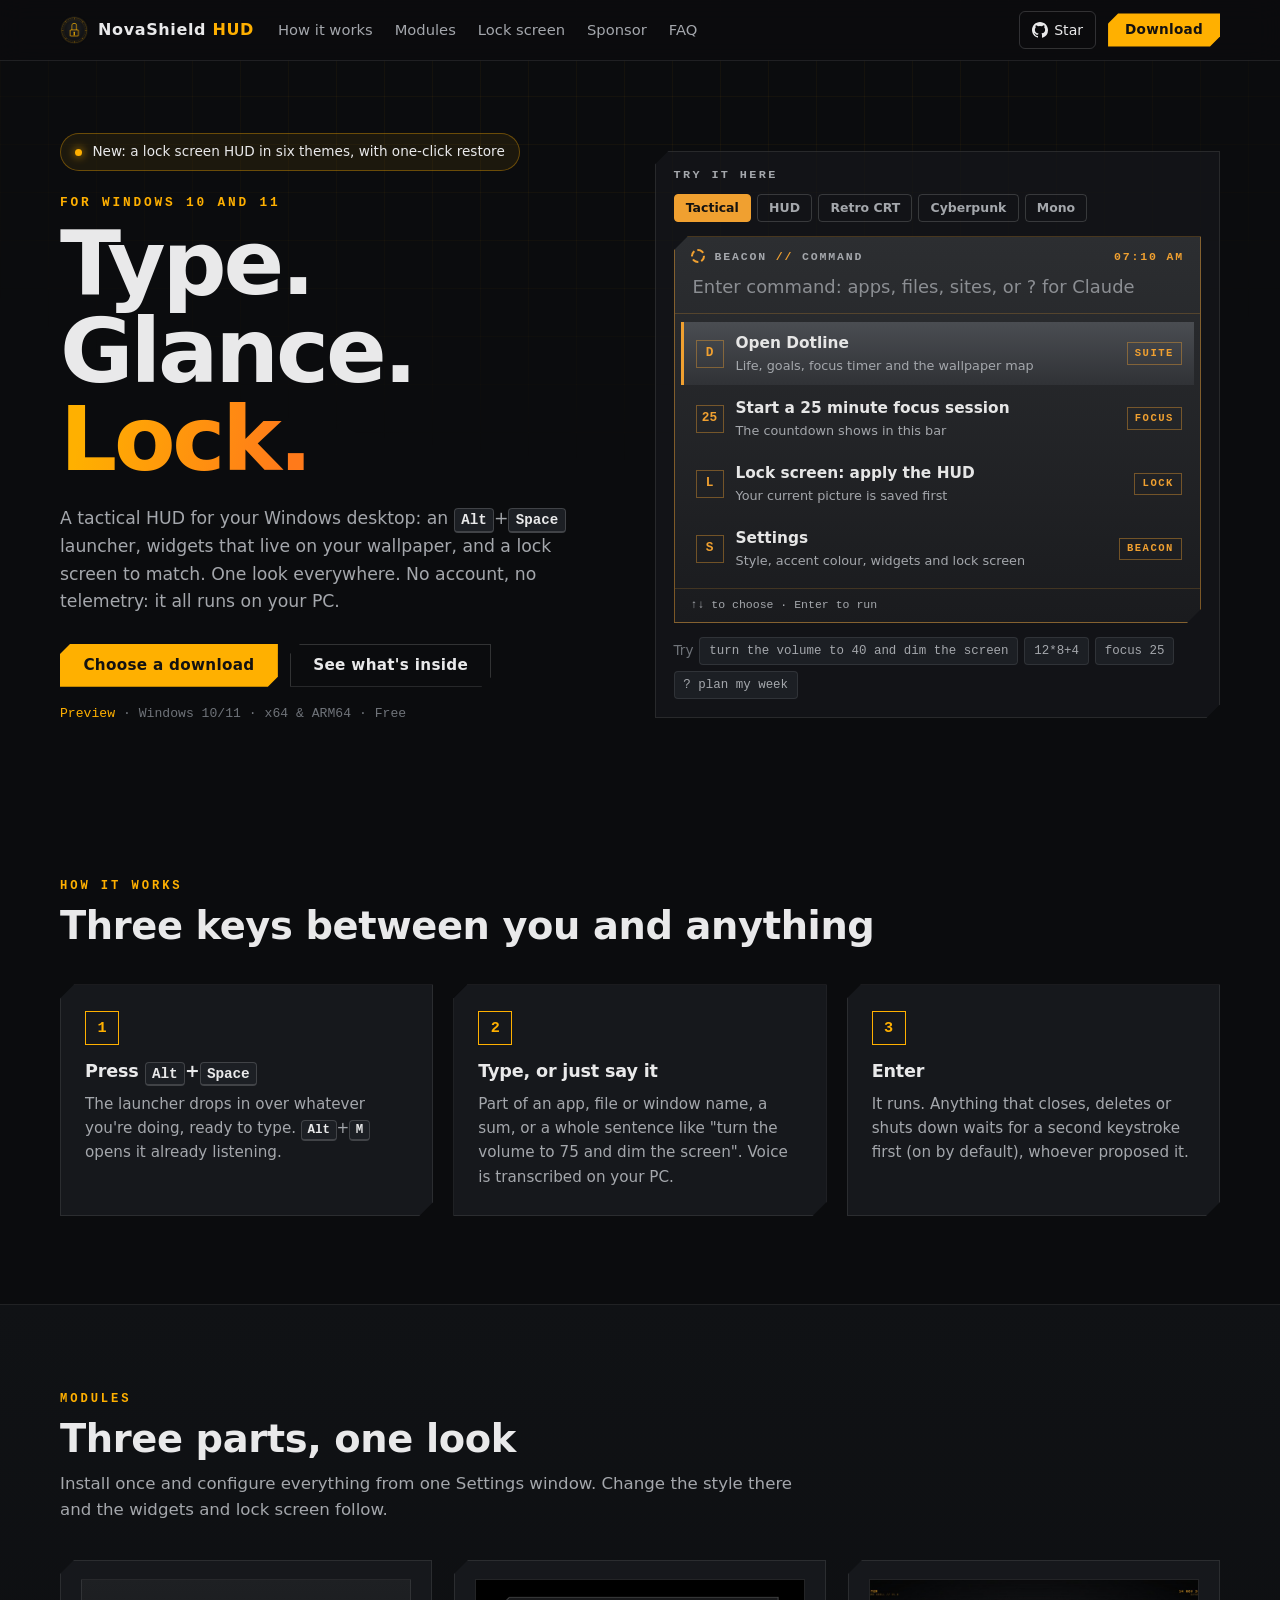
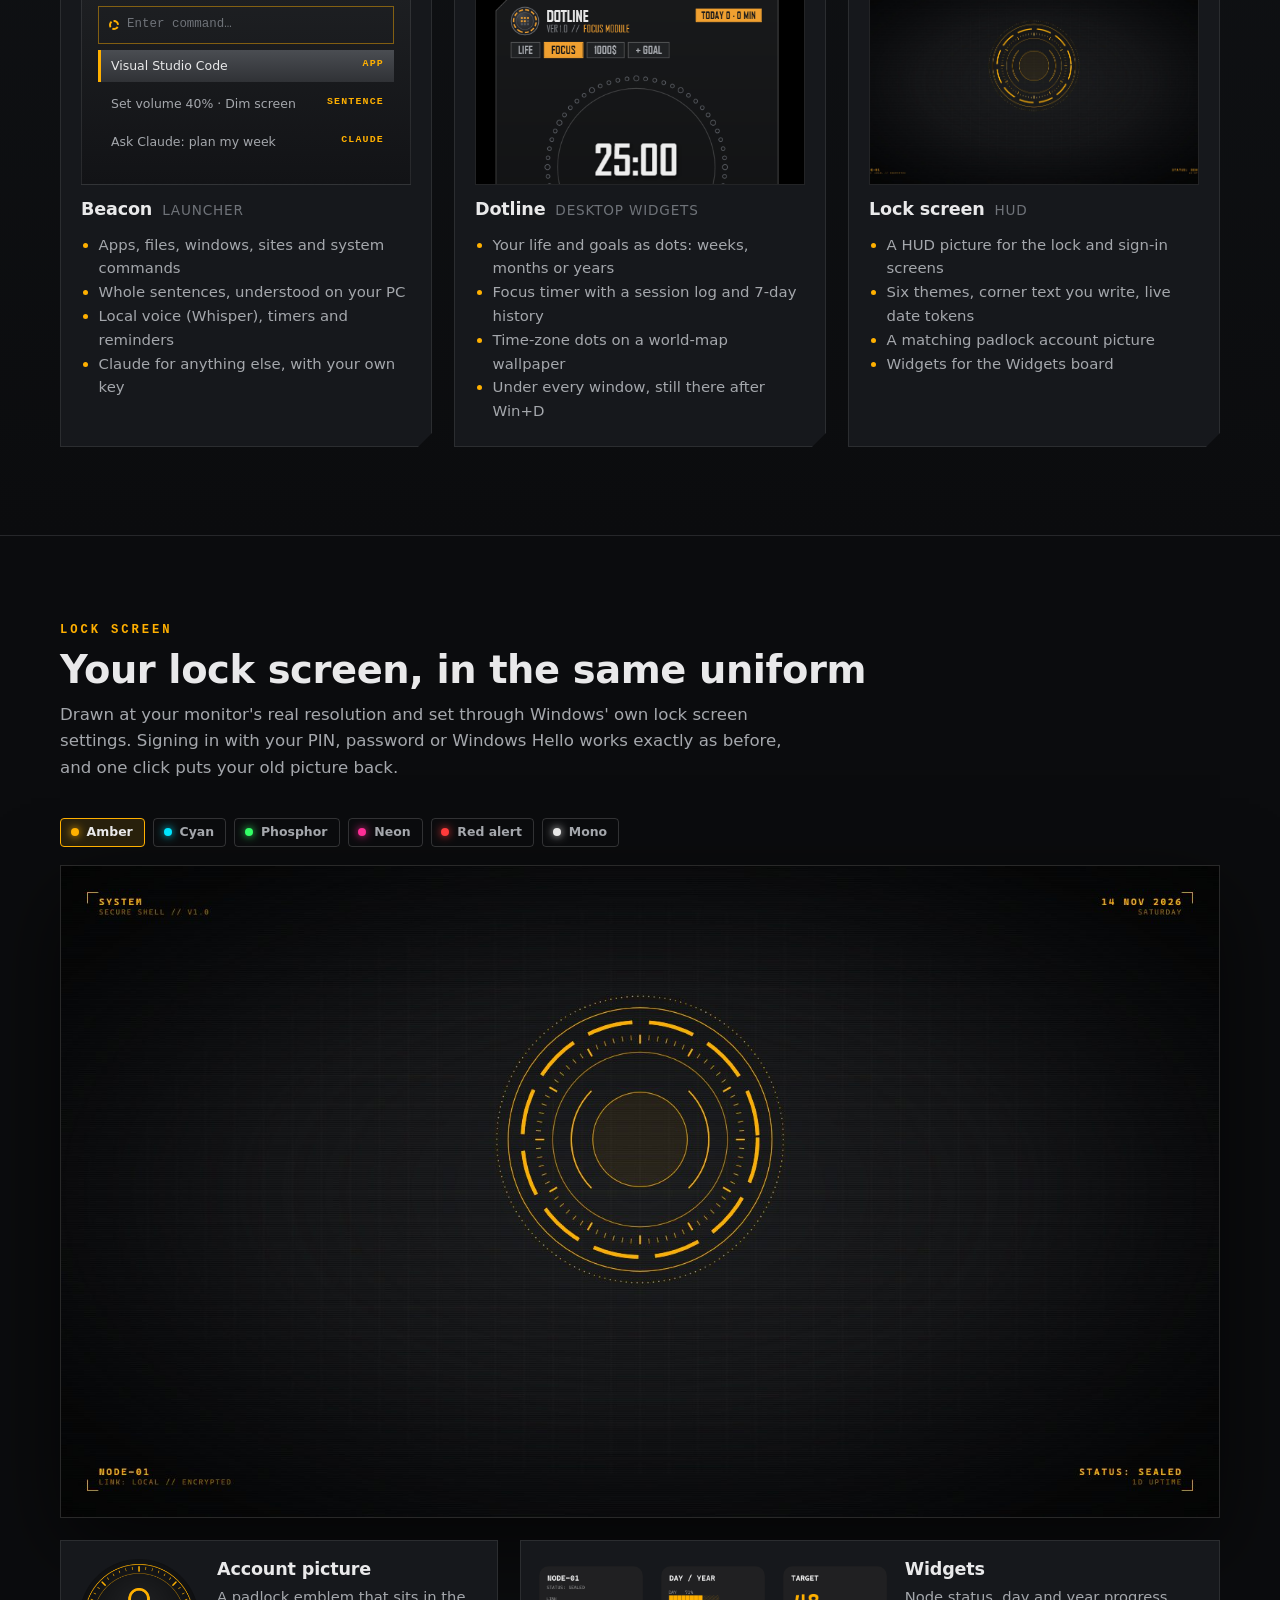
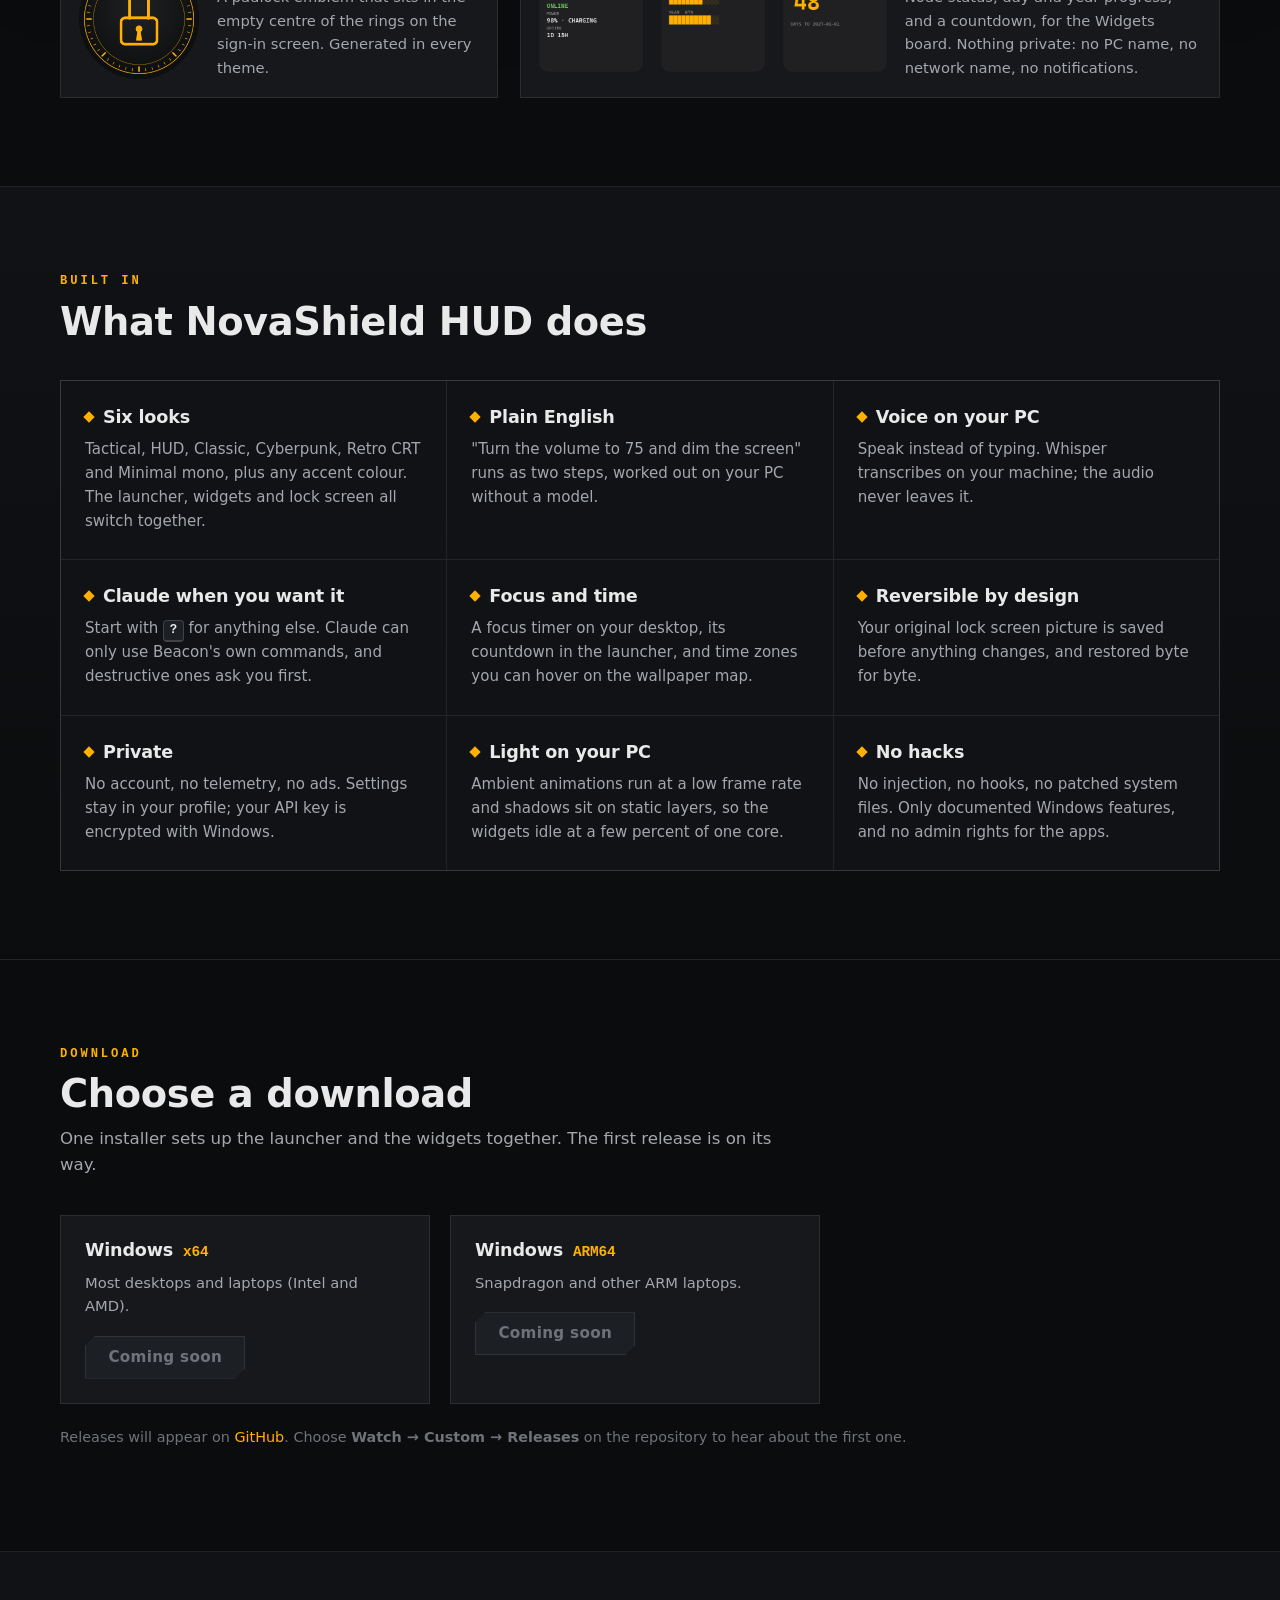
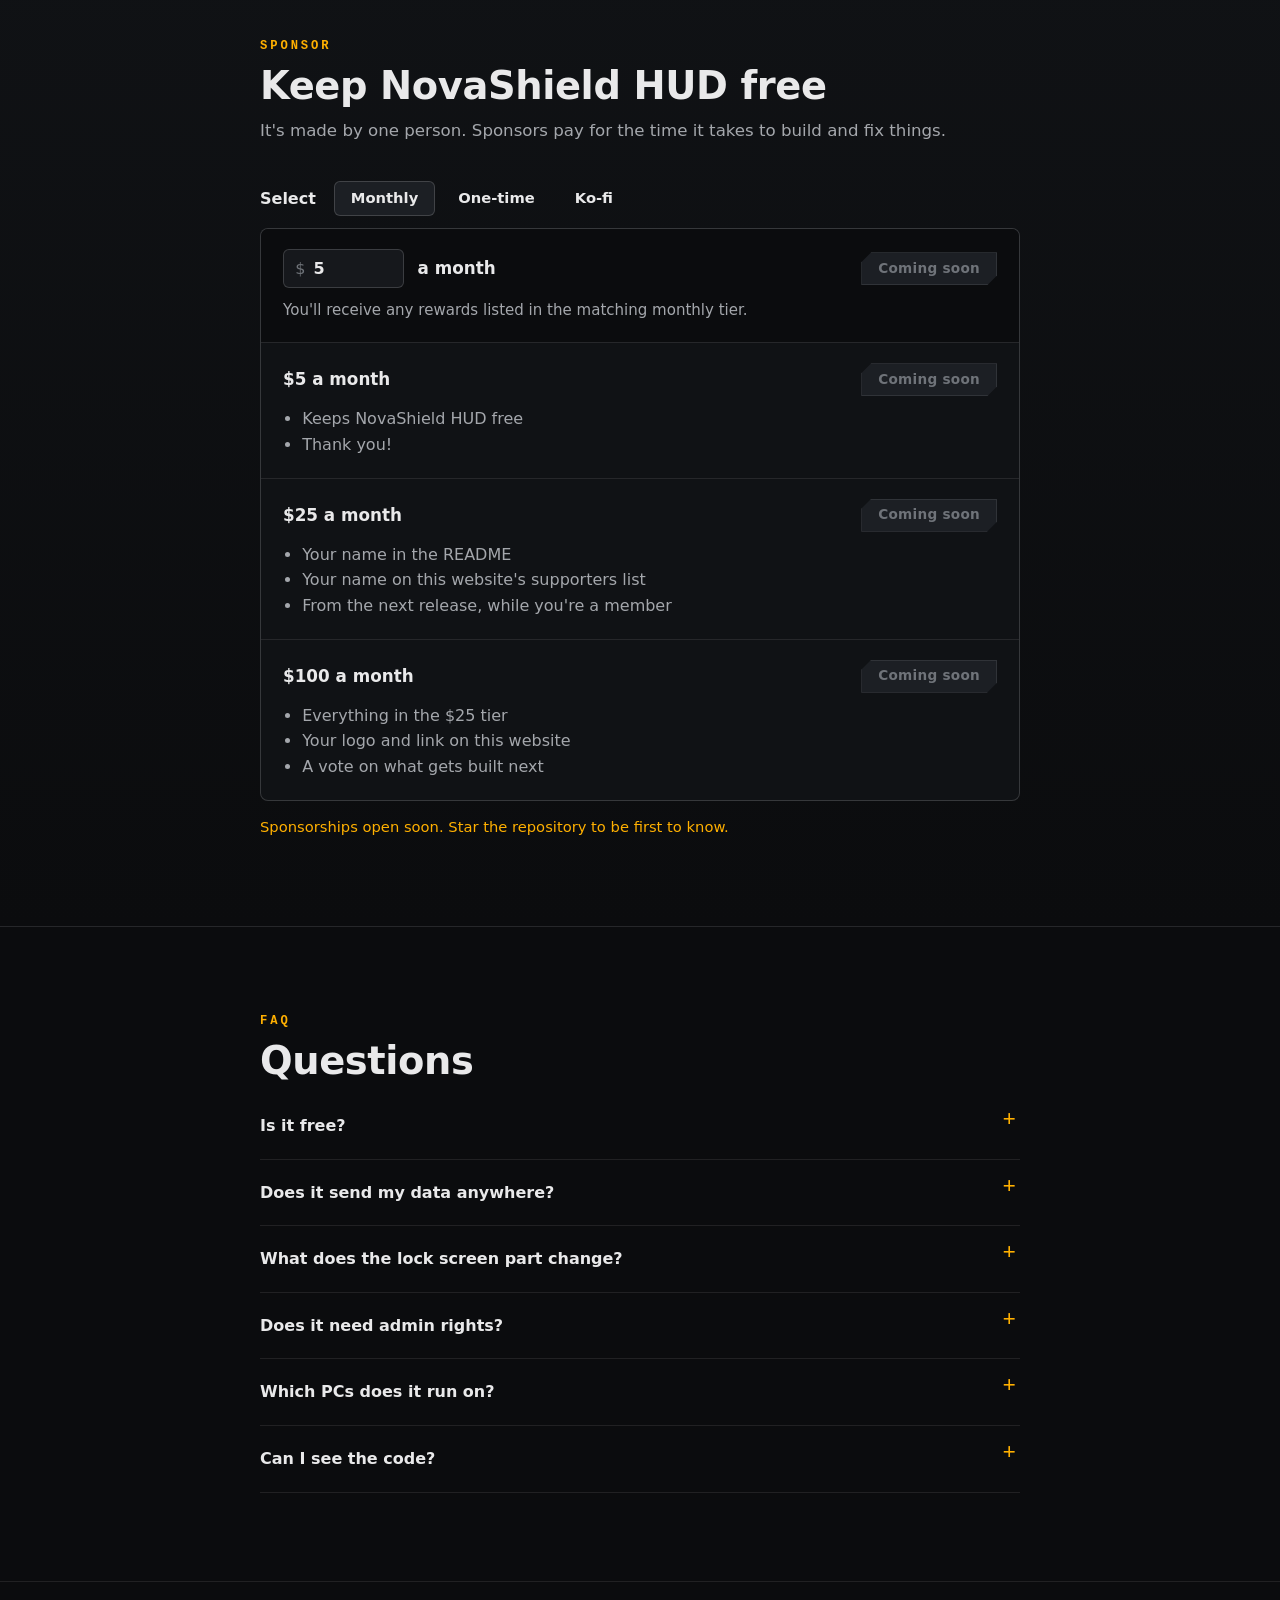
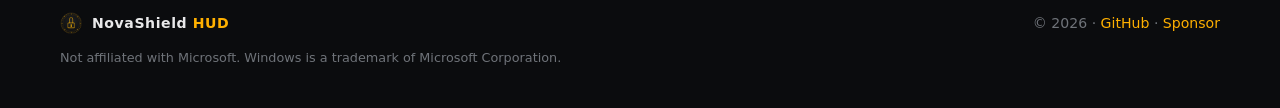
==== site/index.html @ d85f8188 "NovaShield HUD website (GitHub Pages) and Sponsor button file site/: a static one-page site, no buil" ====
<!doctype html>
<html lang="en">
<head>
  <meta charset="utf-8">
  <meta name="viewport" content="width=device-width, initial-scale=1">
  <title>NovaShield HUD: a tactical HUD for your Windows desktop</title>
  <meta name="description" content="An Alt+Space launcher, widgets on your wallpaper and a matching lock screen for Windows. One look everywhere. Everything stays on your PC.">
  <meta property="og:title" content="NovaShield HUD">
  <meta property="og:description" content="A tactical HUD for your Windows desktop: launcher, wallpaper widgets and a matching lock screen.">
  <meta property="og:image" content="img/lock-amber.jpg">
  <link rel="icon" href="img/icon-64.png">
  <link rel="apple-touch-icon" href="img/icon-180.png">
  <link rel="stylesheet" href="style.css">
</head>
<body>

<header class="nav">
  <div class="wrap nav-in">
    <a class="brand" href="#top"><img src="img/icon-64.png" alt="" width="28" height="28"><span>NovaShield <b>HUD</b></span></a>
    <nav class="links" aria-label="Sections">
      <a href="#how">How it works</a>
      <a href="#modules">Modules</a>
      <a href="#lockscreen">Lock screen</a>
      <a href="#sponsor">Sponsor</a>
      <a href="#faq">FAQ</a>
    </nav>
    <div class="nav-cta">
      <a class="gh" href="https://github.com/muchkurisrivardhan/vantage" aria-label="Star on GitHub">
        <svg viewBox="0 0 16 16" width="16" height="16" aria-hidden="true"><path fill="currentColor" d="M8 0C3.58 0 0 3.58 0 8c0 3.54 2.29 6.53 5.47 7.59.4.07.55-.17.55-.38v-1.33c-2.23.48-2.7-1.07-2.7-1.07-.36-.92-.89-1.17-.89-1.17-.73-.5.06-.49.06-.49.8.06 1.23.83 1.23.83.72 1.22 1.88.87 2.33.66.07-.52.28-.87.5-1.07-1.78-.2-3.65-.89-3.65-3.95 0-.87.31-1.59.82-2.15-.08-.2-.36-1.02.08-2.12 0 0 .67-.21 2.2.82a7.6 7.6 0 0 1 4 0c1.53-1.04 2.2-.82 2.2-.82.44 1.1.16 1.92.08 2.12.51.56.82 1.27.82 2.15 0 3.07-1.87 3.75-3.65 3.95.29.25.54.73.54 1.48v2.2c0 .21.15.46.55.38A8 8 0 0 0 16 8c0-4.42-3.58-8-8-8Z"/></svg>
        <span>Star</span><span class="stars" id="stars" hidden></span>
      </a>
      <a class="btn btn-sm" href="#download">Download</a>
    </div>
  </div>
</header>

<main id="top">

  <!-- ============================== hero ============================== -->
  <section class="hero">
    <div class="wrap hero-in">
      <div class="hero-copy">
        <a class="badge" href="#lockscreen"><span class="dot"></span>New: a lock screen HUD in six themes, with one-click restore</a>
        <p class="kicker">For Windows 10 and 11</p>
        <h1>Type.<br>Glance.<br><span class="grad">Lock.</span></h1>
        <p class="lede">A tactical HUD for your Windows desktop: an <kbd>Alt</kbd>+<kbd>Space</kbd> launcher, widgets that live on your wallpaper, and a lock screen to match. One look everywhere. No account, no telemetry: it all runs on your PC.</p>
        <div class="cta">
          <a class="btn" href="#download">Choose a download</a>
          <a class="btn btn-ghost" href="#modules">See what's inside</a>
        </div>
        <p class="meta"><span>Preview</span> · Windows 10/11 · x64 &amp; ARM64 · Free</p>
      </div>

      <!-- Try it: a working mock of the launcher -->
      <div class="tryit" id="tryit" data-style="tactical">
        <div class="tryit-head">
          <span class="tag">Try it here</span>
          <div class="styles" role="radiogroup" aria-label="Launcher style">
            <button role="radio" aria-checked="true" data-style="tactical">Tactical</button>
            <button role="radio" aria-checked="false" data-style="hud">HUD</button>
            <button role="radio" aria-checked="false" data-style="crt">Retro CRT</button>
            <button role="radio" aria-checked="false" data-style="cyberpunk">Cyberpunk</button>
            <button role="radio" aria-checked="false" data-style="mono">Mono</button>
          </div>
        </div>
        <div class="bar">
          <div class="bar-head"><span class="ring" aria-hidden="true"></span><span class="bar-title">BEACON <i>//</i> COMMAND</span><span class="bar-time" id="clock">--:--</span></div>
          <label class="query">
            <span class="sr">Type a command</span>
            <input id="q" type="text" autocomplete="off" spellcheck="false" placeholder="Enter command: apps, files, sites, or ? for Claude">
          </label>
          <ul class="results" id="results" role="listbox" aria-label="Results"></ul>
          <div class="bar-foot"><span>↑↓ to choose · Enter to run</span><span id="status"></span></div>
        </div>
        <p class="tryit-hint">Try <button class="chip" data-try="turn the volume to 40 and dim the screen">turn the volume to 40 and dim the screen</button> <button class="chip" data-try="12*8+4">12*8+4</button> <button class="chip" data-try="focus 25">focus 25</button> <button class="chip" data-try="? plan my week">? plan my week</button></p>
      </div>
    </div>
  </section>

  <!-- ============================ steps ============================ -->
  <section class="section" id="how">
    <div class="wrap">
      <p class="eyebrow">How it works</p>
      <h2>Three keys between you and anything</h2>
      <ol class="steps">
        <li><span class="num">1</span><h3>Press <kbd>Alt</kbd>+<kbd>Space</kbd></h3><p>The launcher drops in over whatever you're doing, ready to type. <kbd>Alt</kbd>+<kbd>M</kbd> opens it already listening.</p></li>
        <li><span class="num">2</span><h3>Type, or just say it</h3><p>Part of an app, file or window name, a sum, or a whole sentence like "turn the volume to 75 and dim the screen". Voice is transcribed on your PC.</p></li>
        <li><span class="num">3</span><h3>Enter</h3><p>It runs. Anything that closes, deletes or shuts down waits for a second keystroke first (on by default), whoever proposed it.</p></li>
      </ol>
    </div>
  </section>

  <!-- ============================ modules ============================ -->
  <section class="section alt" id="modules">
    <div class="wrap">
      <p class="eyebrow">Modules</p>
      <h2>Three parts, one look</h2>
      <p class="sub">Install once and configure everything from one Settings window. Change the style there and the widgets and lock screen follow.</p>
      <div class="cards3">
        <article class="card">
          <div class="card-art art-beacon" aria-hidden="true">
            <div class="mini-bar"><span></span>Enter command…</div>
            <div class="mini-row on">Visual Studio Code<em>APP</em></div>
            <div class="mini-row">Set volume 40% · Dim screen<em>SENTENCE</em></div>
            <div class="mini-row">Ask Claude: plan my week<em>CLAUDE</em></div>
          </div>
          <h3>Beacon <span>launcher</span></h3>
          <ul>
            <li>Apps, files, windows, sites and system commands</li>
            <li>Whole sentences, understood on your PC</li>
            <li>Local voice (Whisper), timers and reminders</li>
            <li>Claude for anything else, with your own key</li>
          </ul>
        </article>
        <article class="card">
          <div class="card-art"><img src="img/focus-timer.png" alt="The focus timer widget: a dial of dots counting down a session" loading="lazy"></div>
          <h3>Dotline <span>desktop widgets</span></h3>
          <ul>
            <li>Your life and goals as dots: weeks, months or years</li>
            <li>Focus timer with a session log and 7-day history</li>
            <li>Time-zone dots on a world-map wallpaper</li>
            <li>Under every window, still there after Win+D</li>
          </ul>
        </article>
        <article class="card">
          <div class="card-art"><img src="img/lock-amber.jpg" alt="The amber lock screen HUD: rings around an empty centre and four corner readouts" loading="lazy"></div>
          <h3>Lock screen <span>HUD</span></h3>
          <ul>
            <li>A HUD picture for the lock and sign-in screens</li>
            <li>Six themes, corner text you write, live date tokens</li>
            <li>A matching padlock account picture</li>
            <li>Widgets for the Widgets board</li>
          </ul>
        </article>
      </div>
    </div>
  </section>

  <!-- ============================ lock screen ============================ -->
  <section class="section" id="lockscreen">
    <div class="wrap">
      <p class="eyebrow">Lock screen</p>
      <h2>Your lock screen, in the same uniform</h2>
      <p class="sub">Drawn at your monitor's real resolution and set through Windows' own lock screen settings. Signing in with your PIN, password or Windows Hello works exactly as before, and one click puts your old picture back.</p>
      <div class="themes" role="tablist" aria-label="Lock screen theme">
        <button role="tab" aria-selected="true" data-theme="amber" style="--c:#FFB000">Amber</button>
        <button role="tab" aria-selected="false" data-theme="cyan" style="--c:#00E5FF">Cyan</button>
        <button role="tab" aria-selected="false" data-theme="phosphor" style="--c:#33FF66">Phosphor</button>
        <button role="tab" aria-selected="false" data-theme="neon" style="--c:#FF2E97">Neon</button>
        <button role="tab" aria-selected="false" data-theme="redalert" style="--c:#FF3B3B">Red alert</button>
        <button role="tab" aria-selected="false" data-theme="mono" style="--c:#E8E8E8">Mono</button>
      </div>
      <figure class="screen">
        <img id="lockimg" src="img/lock-amber.jpg" alt="Lock screen HUD in the amber theme" width="1600" height="900">
      </figure>
      <div class="lock-extras">
        <div class="extra">
          <img id="emblem" src="img/emblem-amber.png" alt="Padlock account picture in the amber theme" width="160" height="160" loading="lazy">
          <div><h3>Account picture</h3><p>A padlock emblem that sits in the empty centre of the rings on the sign-in screen. Generated in every theme.</p></div>
        </div>
        <div class="extra widgets">
          <img src="img/widget-node.png" alt="Node Status widget: link online, power, uptime" width="150" height="152" loading="lazy">
          <img src="img/widget-progress.png" alt="Day and year progress widget" width="150" height="152" loading="lazy">
          <img src="img/widget-countdown.png" alt="Countdown widget: 48 days" width="150" height="152" loading="lazy">
          <div><h3>Widgets</h3><p>Node status, day and year progress, and a countdown, for the Widgets board. Nothing private: no PC name, no network name, no notifications.</p></div>
        </div>
      </div>
    </div>
  </section>

  <!-- ============================ features ============================ -->
  <section class="section alt">
    <div class="wrap">
      <p class="eyebrow">Built in</p>
      <h2>What NovaShield HUD does</h2>
      <div class="grid">
        <div class="feat"><h3>Six looks</h3><p>Tactical, HUD, Classic, Cyberpunk, Retro CRT and Minimal mono, plus any accent colour. The launcher, widgets and lock screen all switch together.</p></div>
        <div class="feat"><h3>Plain English</h3><p>"Turn the volume to 75 and dim the screen" runs as two steps, worked out on your PC without a model.</p></div>
        <div class="feat"><h3>Voice on your PC</h3><p>Speak instead of typing. Whisper transcribes on your machine; the audio never leaves it.</p></div>
        <div class="feat"><h3>Claude when you want it</h3><p>Start with <kbd>?</kbd> for anything else. Claude can only use Beacon's own commands, and destructive ones ask you first.</p></div>
        <div class="feat"><h3>Focus and time</h3><p>A focus timer on your desktop, its countdown in the launcher, and time zones you can hover on the wallpaper map.</p></div>
        <div class="feat"><h3>Reversible by design</h3><p>Your original lock screen picture is saved before anything changes, and restored byte for byte.</p></div>
        <div class="feat"><h3>Private</h3><p>No account, no telemetry, no ads. Settings stay in your profile; your API key is encrypted with Windows.</p></div>
        <div class="feat"><h3>Light on your PC</h3><p>Ambient animations run at a low frame rate and shadows sit on static layers, so the widgets idle at a few percent of one core.</p></div>
        <div class="feat"><h3>No hacks</h3><p>No injection, no hooks, no patched system files. Only documented Windows features, and no admin rights for the apps.</p></div>
      </div>
    </div>
  </section>

  <!-- ============================ download ============================ -->
  <section class="section" id="download">
    <div class="wrap">
      <p class="eyebrow">Download</p>
      <h2>Choose a download</h2>
      <p class="sub">One installer sets up the launcher and the widgets together. The first release is on its way.</p>
      <div class="dl">
        <div class="dl-card">
          <h3>Windows <span>x64</span></h3>
          <p>Most desktops and laptops (Intel and AMD).</p>
          <span class="btn btn-disabled" aria-disabled="true">Coming soon</span>
        </div>
        <div class="dl-card">
          <h3>Windows <span>ARM64</span></h3>
          <p>Snapdragon and other ARM laptops.</p>
          <span class="btn btn-disabled" aria-disabled="true">Coming soon</span>
        </div>
      </div>
      <p class="note">Releases will appear on <a href="https://github.com/muchkurisrivardhan/vantage/releases">GitHub</a>. Choose <b>Watch → Custom → Releases</b> on the repository to hear about the first one.</p>
    </div>
  </section>

  <!-- ============================ sponsor ============================ -->
  <section class="section alt" id="sponsor">
    <div class="wrap narrow">
      <p class="eyebrow">Sponsor</p>
      <h2>Keep NovaShield HUD free</h2>
      <p class="sub">It's made by one person. Sponsors pay for the time it takes to build and fix things.</p>

      <div class="sponsor">
        <div class="sp-tabs" role="tablist" aria-label="How to sponsor">
          <span class="sp-label">Select</span>
          <button role="tab" aria-selected="true" data-tab="monthly">Monthly</button>
          <button role="tab" aria-selected="false" data-tab="once">One-time</button>
          <button role="tab" aria-selected="false" data-tab="coffee">Ko-fi</button>
        </div>

        <div class="sp-panel" data-panel="monthly">
          <div class="tier custom">
            <div class="tier-row"><label class="amount"><span>$</span><input id="monthly-amount" type="number" min="1" step="1" value="5" aria-label="Monthly amount in dollars"></label><b>a month</b><a class="btn btn-sm sponsor-link" data-kind="sponsors" href="#">Select</a></div>
            <p>You'll receive any rewards listed in the matching monthly tier.</p>
          </div>
          <div class="tier">
            <div class="tier-row"><b>$5 a month</b><a class="btn btn-sm sponsor-link" data-kind="sponsors" href="#">Select</a></div>
            <ul><li>Keeps NovaShield HUD free</li><li>Thank you!</li></ul>
          </div>
          <div class="tier">
            <div class="tier-row"><b>$25 a month</b><a class="btn btn-sm sponsor-link" data-kind="sponsors" href="#">Select</a></div>
            <ul><li>Your name in the README</li><li>Your name on this website's supporters list</li><li>From the next release, while you're a member</li></ul>
          </div>
          <div class="tier">
            <div class="tier-row"><b>$100 a month</b><a class="btn btn-sm sponsor-link" data-kind="sponsors" href="#">Select</a></div>
            <ul><li>Everything in the $25 tier</li><li>Your logo and link on this website</li><li>A vote on what gets built next</li></ul>
          </div>
        </div>

        <div class="sp-panel" data-panel="once" hidden>
          <div class="tier">
            <div class="tier-row amounts">
              <button class="amt" data-amt="5">$5</button><button class="amt" data-amt="10">$10</button><button class="amt" data-amt="25">$25</button><button class="amt" data-amt="50">$50</button>
            </div>
            <p>A one-time thank-you through GitHub Sponsors. No account needed beyond GitHub.</p>
            <div class="tier-row"><span></span><a class="btn btn-sm sponsor-link" data-kind="sponsors-once" href="#">Sponsor once</a></div>
          </div>
        </div>

        <div class="sp-panel" data-panel="coffee" hidden>
          <div class="tier">
            <div class="tier-row"><b>Buy me a coffee</b><a class="btn btn-sm sponsor-link" data-kind="kofi" href="#">Open Ko-fi</a></div>
            <p>Card or PayPal, one-time or monthly, without a GitHub account.</p>
          </div>
        </div>

        <p class="sp-soon" id="sp-soon" hidden>Sponsorships open soon. Star the repository to be first to know.</p>
      </div>
    </div>
  </section>

  <!-- ============================ faq ============================ -->
  <section class="section" id="faq">
    <div class="wrap narrow">
      <p class="eyebrow">FAQ</p>
      <h2>Questions</h2>
      <details><summary>Is it free?</summary><p>Yes. Downloading and using NovaShield HUD is free. Sponsors keep it that way.</p></details>
      <details><summary>Does it send my data anywhere?</summary><p>No. There's no account and no telemetry. It only goes online when you ask Claude (with your own API key) and to fetch website icons for the launcher, which you can turn off.</p></details>
      <details><summary>What does the lock screen part change?</summary><p>Only the lock screen picture, through the same setting Windows uses. Your sign-in, PIN, password and Windows Hello are untouched. Your old picture is saved first, and Restore puts it back.</p></details>
      <details><summary>Does it need admin rights?</summary><p>The launcher, desktop widgets and lock screen picture don't. Installing the Widgets-board widgets asks once, to trust their signing certificate; uninstalling takes it away again.</p></details>
      <details><summary>Which PCs does it run on?</summary><p>Windows 10 and Windows 11, on x64 (Intel and AMD) and ARM64 (Snapdragon) PCs.</p></details>
      <details><summary>Can I see the code?</summary><p>Yes, it's public on <a href="https://github.com/muchkurisrivardhan/vantage">GitHub</a>. It isn't open source yet: all rights are reserved for now.</p></details>
    </div>
  </section>

</main>

<footer class="foot">
  <div class="wrap foot-in">
    <span class="brand"><img src="img/icon-64.png" alt="" width="22" height="22"><span>NovaShield <b>HUD</b></span></span>
    <span>© 2026 · <a href="https://github.com/muchkurisrivardhan/vantage">GitHub</a> · <a href="#sponsor">Sponsor</a></span>
    <span class="fine">Not affiliated with Microsoft. Windows is a trademark of Microsoft Corporation.</span>
  </div>
</footer>

<script src="app.js"></script>
</body>
</html>
---- site/style.css ----
/* NovaShield HUD: one dark, tactical page. Colours are tokens so the try-it panel can
   re-skin itself per launcher style. */
:root {
  color-scheme: dark;
  --bg: #0b0c0e;
  --bg-2: #101215;
  --panel: #16181c;
  --panel-2: #1c1f24;
  --line: rgba(255, 255, 255, .09);
  --line-2: rgba(255, 255, 255, .16);
  --text: #e9e9ea;
  --dim: #a4a7ac;
  --faint: #6f7379;
  --accent: #ffb000;
  --accent-2: #ff7a1a;
  --ink: #141210;
  --cut: 14px;
  --sans: "Bahnschrift", "DIN Alternate", "Segoe UI Variable Text", "Segoe UI", system-ui, -apple-system, sans-serif;
  --mono: "Cascadia Mono", "Cascadia Code", Consolas, "SF Mono", ui-monospace, monospace;
  --wrap: 1160px;
}

* { box-sizing: border-box; }
html { scroll-behavior: smooth; scroll-padding-top: 72px; }
@media (prefers-reduced-motion: reduce) { html { scroll-behavior: auto; } *, *::before, *::after { animation: none !important; transition: none !important; } }

body {
  margin: 0;
  background: var(--bg);
  color: var(--text);
  font: 16px/1.6 var(--sans);
  -webkit-font-smoothing: antialiased;
  overflow-x: hidden;
}
/* Faint HUD grid behind everything, fading toward the bottom. */
body::before {
  content: ""; position: fixed; inset: 0; pointer-events: none; z-index: -1;
  background:
    linear-gradient(rgba(255, 176, 0, .045) 1px, transparent 1px) 0 0 / 48px 48px,
    linear-gradient(90deg, rgba(255, 176, 0, .045) 1px, transparent 1px) 0 0 / 48px 48px;
  mask-image: radial-gradient(ellipse 90% 70% at 50% 0%, #000 30%, transparent 75%);
}

a { color: var(--accent); text-decoration: none; }
a:hover { text-decoration: underline; }
img { max-width: 100%; height: auto; display: block; }
kbd {
  font: 600 .82em/1 var(--mono); padding: .2em .45em; border-radius: 4px;
  border: 1px solid var(--line-2); border-bottom-width: 2px; background: var(--panel-2); color: var(--text);
}
h1, h2, h3 { line-height: 1.15; margin: 0; letter-spacing: -.01em; }
h2 { font-size: clamp(1.7rem, 3.2vw, 2.4rem); margin-bottom: .6rem; }
h3 { font-size: 1.1rem; }
.sr { position: absolute; width: 1px; height: 1px; overflow: hidden; clip-path: inset(50%); }

.wrap { width: min(100% - 32px, var(--wrap)); margin-inline: auto; }
.wrap.narrow { width: min(100% - 32px, 760px); }

/* ---------- buttons ---------- */
.btn {
  display: inline-flex; align-items: center; justify-content: center; gap: .5rem;
  padding: .8rem 1.4rem; font: 700 .95rem/1 var(--sans); letter-spacing: .02em;
  background: var(--accent); color: var(--ink); border: 1px solid var(--accent);
  clip-path: polygon(10px 0, 100% 0, 100% calc(100% - 10px), calc(100% - 10px) 100%, 0 100%, 0 10px);
  cursor: pointer; transition: filter .15s, transform .15s;
}
.btn:hover { text-decoration: none; filter: brightness(1.1); transform: translateY(-1px); }
.btn:focus-visible { outline: 2px solid var(--text); outline-offset: 3px; }
.btn-ghost { background: transparent; color: var(--text); border-color: var(--line-2); }
.btn-ghost:hover { border-color: var(--accent); }
.btn-sm { padding: .55rem 1rem; font-size: .85rem; }
.btn-disabled { background: var(--panel-2); color: var(--faint); border-color: var(--line); cursor: default; }
.btn-disabled:hover { filter: none; transform: none; }

/* ---------- nav ---------- */
.nav {
  position: sticky; top: 0; z-index: 10;
  background: rgba(11, 12, 14, .82); backdrop-filter: blur(12px);
  border-bottom: 1px solid var(--line);
}
.nav-in { display: flex; align-items: center; gap: 24px; height: 60px; }
.brand { display: inline-flex; align-items: center; gap: 10px; color: var(--text); font-weight: 600; letter-spacing: .04em; }
.brand:hover { text-decoration: none; }
.brand b { color: var(--accent); }
.links { display: flex; gap: 22px; margin-right: auto; }
.links a { color: var(--dim); font-size: .92rem; }
.links a:hover { color: var(--text); text-decoration: none; }
.nav-cta { display: flex; align-items: center; gap: 12px; }
.gh {
  display: inline-flex; align-items: center; gap: 6px; color: var(--text); font-size: .88rem;
  padding: .45rem .75rem; border: 1px solid var(--line-2); border-radius: 6px;
}
.gh:hover { border-color: var(--accent); text-decoration: none; }
.stars { color: var(--accent); font-family: var(--mono); }
@media (max-width: 860px) { .links { display: none; } .nav-in { justify-content: space-between; } }
.brand span { white-space: nowrap; }
@media (max-width: 420px) { .gh > span:not(.stars) { display: none; } .nav-in { gap: 12px; } }

/* ---------- hero ---------- */
.hero { padding: 72px 0 56px; }
.hero-in { display: grid; grid-template-columns: 1fr 1.05fr; gap: 56px; align-items: center; }
@media (max-width: 960px) { .hero-in { grid-template-columns: 1fr; gap: 40px; } .hero { padding-top: 40px; } }
.badge {
  display: inline-flex; align-items: center; gap: 10px; max-width: 100%;
  padding: .45rem .9rem; border: 1px solid rgba(255, 176, 0, .35); border-radius: 999px;
  background: rgba(255, 176, 0, .07); color: var(--text); font-size: .85rem;
}
.badge:hover { text-decoration: none; border-color: var(--accent); }
.badge .dot { width: 7px; height: 7px; border-radius: 50%; background: var(--accent); box-shadow: 0 0 10px var(--accent); flex: none; }
.kicker { margin: 26px 0 10px; color: var(--accent); font: 600 .8rem/1 var(--mono); letter-spacing: .22em; text-transform: uppercase; }
h1 { font-size: clamp(3rem, 7.5vw, 5.6rem); font-weight: 800; letter-spacing: -.035em; line-height: .98; }
.grad { background: linear-gradient(100deg, var(--accent) 10%, var(--accent-2) 90%); -webkit-background-clip: text; background-clip: text; color: transparent; }
.lede { margin: 22px 0 28px; color: var(--dim); font-size: 1.08rem; max-width: 34rem; }
.cta { display: flex; gap: 12px; flex-wrap: wrap; }
.meta { margin-top: 18px; color: var(--faint); font: .82rem/1.4 var(--mono); }
.meta span { color: var(--accent); }

/* ---------- try it: a mock of the launcher, re-skinned per style ---------- */
.tryit {
  --a: #f0a030; --surface: linear-gradient(180deg, #2c2e31, #1a1b1e); --row: rgba(255,255,255,.04);
  --rowon: linear-gradient(180deg, #4a4d52, #303236); --t1: #e6e6e6; --t2: #a4a7ac; --font: var(--sans); --cut: 14px; --glow: none;
  padding: 18px; border: 1px solid var(--line); background: rgba(22, 24, 28, .7);
  clip-path: polygon(var(--cut) 0, 100% 0, 100% calc(100% - var(--cut)), calc(100% - var(--cut)) 100%, 0 100%, 0 var(--cut));
  min-width: 0;
}
.tryit[data-style="hud"] { --a: #35e6ff; --surface: rgba(4, 11, 21, .97); --rowon: linear-gradient(90deg, rgba(53,230,255,.22), rgba(53,230,255,.02)); --t1: #e8fbff; --t2: rgba(160,230,240,.75); --glow: 0 0 24px rgba(53,230,255,.35); }
.tryit[data-style="crt"] { --a: #33ff66; --surface: rgba(2, 10, 4, .98); --rowon: rgba(51,255,102,.14); --t1: #c8ffd6; --t2: rgba(51,255,102,.72); --font: var(--mono); --glow: 0 0 20px rgba(51,255,102,.3); }
.tryit[data-style="cyberpunk"] { --a: #ff2e97; --surface: rgba(18, 4, 34, .97); --rowon: linear-gradient(90deg, rgba(255,46,151,.25), rgba(0,240,255,.05)); --t1: #f7ecff; --t2: rgba(0,240,255,.8); --glow: 0 0 28px rgba(255,46,151,.4); }
.tryit[data-style="mono"] { --a: #e8e8e8; --surface: rgba(16,16,16,.97); --rowon: rgba(255,255,255,.1); --t1: #f2f2f2; --t2: rgba(255,255,255,.55); --cut: 0px; }

.tryit-head { display: flex; align-items: center; justify-content: space-between; gap: 12px; flex-wrap: wrap; margin-bottom: 14px; }
.tag { font: 600 .74rem/1 var(--mono); letter-spacing: .2em; text-transform: uppercase; color: var(--dim); }
.styles { display: flex; gap: 6px; flex-wrap: wrap; }
.styles button, .themes button {
  font: 600 .78rem/1 var(--sans); padding: .45rem .7rem; color: var(--dim); background: transparent;
  border: 1px solid var(--line-2); border-radius: 4px; cursor: pointer;
}
.styles button[aria-checked="true"] { color: var(--ink); background: var(--a); border-color: var(--a); }
.styles button:focus-visible, .themes button:focus-visible { outline: 2px solid var(--text); outline-offset: 2px; }

.bar {
  background: var(--surface); border: 1px solid color-mix(in srgb, var(--a) 45%, transparent);
  box-shadow: var(--glow), 0 20px 50px rgba(0,0,0,.5); font-family: var(--font); color: var(--t1);
  clip-path: polygon(var(--cut) 0, 100% 0, 100% calc(100% - var(--cut)), calc(100% - var(--cut)) 100%, 0 100%, 0 var(--cut));
  transition: background .25s, border-color .25s;
}
.tryit[data-style="crt"] .bar { background-image: repeating-linear-gradient(0deg, rgba(0,0,0,.28) 0 1px, transparent 1px 3px); background-color: rgb(2, 10, 4); }
.bar-head { display: flex; align-items: center; gap: 10px; padding: 12px 16px 0; font: 600 .72rem/1 var(--mono); letter-spacing: .16em; color: var(--t2); }
.bar-title i { color: var(--a); font-style: normal; }
.bar-time { margin-left: auto; color: var(--a); }
.ring { width: 14px; height: 14px; border-radius: 50%; border: 2px dashed var(--a); animation: spin 6s linear infinite; }
@keyframes spin { to { transform: rotate(360deg); } }
.query { display: block; padding: 10px 16px 12px; border-bottom: 1px solid color-mix(in srgb, var(--a) 22%, transparent); }
.query input {
  width: 100%; border: 0; outline: 0; background: transparent; color: var(--t1); caret-color: var(--a);
  font: 500 1.12rem/1.4 var(--font);
}
.query input::placeholder { color: var(--t2); opacity: .8; }
.results { list-style: none; margin: 0; padding: 6px; min-height: 248px; }
.results li {
  display: flex; align-items: center; gap: 12px; padding: 9px 12px; margin: 2px 0; cursor: pointer;
  border-left: 3px solid transparent; transition: background .12s;
}
.results li[aria-selected="true"] { background: var(--rowon); border-left-color: var(--a); }
.results .glyph { width: 28px; height: 28px; flex: none; display: grid; place-items: center; border: 1px solid color-mix(in srgb, var(--a) 40%, transparent); color: var(--a); font: 700 .8rem/1 var(--mono); }
.results .t { display: block; font-weight: 600; font-size: .96rem; }
.results .s { display: block; font-size: .8rem; color: var(--t2); }
.results .src { margin-left: auto; font: 600 .66rem/1 var(--mono); letter-spacing: .14em; color: var(--a); border: 1px solid color-mix(in srgb, var(--a) 40%, transparent); padding: .3rem .45rem; }
.bar-foot { display: flex; justify-content: space-between; gap: 10px; padding: 9px 16px; border-top: 1px solid color-mix(in srgb, var(--a) 18%, transparent); font: .72rem/1.3 var(--mono); color: var(--t2); }
#status { color: var(--a); text-align: right; }
.tryit-hint { margin: 14px 0 0; color: var(--faint); font-size: .85rem; display: flex; flex-wrap: wrap; gap: 6px; align-items: center; }
.chip { font: .78rem/1.2 var(--mono); color: var(--dim); background: var(--panel-2); border: 1px solid var(--line); padding: .35rem .55rem; cursor: pointer; border-radius: 4px; text-align: left; }
.chip:hover { color: var(--text); border-color: var(--accent); }

/* ---------- sections ---------- */
.section { padding: 88px 0; }
.section.alt { background: linear-gradient(180deg, var(--bg-2), var(--bg)); border-block: 1px solid var(--line); }
.eyebrow { margin: 0 0 12px; color: var(--accent); font: 600 .76rem/1 var(--mono); letter-spacing: .24em; text-transform: uppercase; }
.sub { color: var(--dim); max-width: 46rem; margin: 0 0 36px; font-size: 1.04rem; }

.steps { list-style: none; padding: 0; margin: 36px 0 0; display: grid; grid-template-columns: repeat(3, 1fr); gap: 20px; }
@media (max-width: 860px) { .steps { grid-template-columns: 1fr; } }
.steps li { position: relative; padding: 26px 24px; background: var(--panel); border: 1px solid var(--line); clip-path: polygon(var(--cut) 0, 100% 0, 100% calc(100% - var(--cut)), calc(100% - var(--cut)) 100%, 0 100%, 0 var(--cut)); }
.steps .num { display: inline-grid; place-items: center; width: 34px; height: 34px; margin-bottom: 16px; border: 1px solid var(--accent); color: var(--accent); font: 700 .95rem/1 var(--mono); }
.steps p { color: var(--dim); margin: 10px 0 0; font-size: .95rem; }

.cards3 { display: grid; grid-template-columns: repeat(3, 1fr); gap: 22px; }
@media (max-width: 960px) { .cards3 { grid-template-columns: 1fr; } }
.card { background: var(--panel); border: 1px solid var(--line); padding: 18px 20px 22px; display: flex; flex-direction: column; gap: 14px; clip-path: polygon(var(--cut) 0, 100% 0, 100% calc(100% - var(--cut)), calc(100% - var(--cut)) 100%, 0 100%, 0 var(--cut)); }
.card h3 span { color: var(--faint); font-weight: 400; font-size: .85rem; letter-spacing: .06em; text-transform: uppercase; margin-left: 4px; }
.card ul { margin: 0; padding-left: 1.1rem; color: var(--dim); font-size: .93rem; }
.card li::marker { color: var(--accent); }
.card-art { aspect-ratio: 16 / 10; overflow: hidden; background: #0d0e10; border: 1px solid var(--line); display: grid; place-items: center; }
.card-art img { width: 100%; height: 100%; object-fit: cover; }
.art-beacon { padding: 16px; place-items: stretch; align-content: center; gap: 6px; background: linear-gradient(180deg, #1e2023, #121316); font-size: .78rem; }
.mini-bar { display: flex; align-items: center; gap: 8px; padding: 8px 10px; border: 1px solid rgba(255,176,0,.45); color: var(--faint); font-family: var(--mono); }
.mini-bar span { width: 10px; height: 10px; border-radius: 50%; border: 2px dashed var(--accent); }
.mini-row { display: flex; justify-content: space-between; gap: 8px; padding: 6px 10px; border-left: 3px solid transparent; color: var(--dim); }
.mini-row.on { background: linear-gradient(180deg, #4a4d52, #303236); border-left-color: var(--accent); color: var(--text); }
.mini-row em { font: normal 600 .62rem/1.6 var(--mono); color: var(--accent); letter-spacing: .12em; }

/* ---------- lock screen ---------- */
.themes { display: flex; flex-wrap: wrap; gap: 8px; margin-bottom: 18px; }
.themes button { position: relative; padding-left: 1.6rem; }
.themes button::before { content: ""; position: absolute; left: .6rem; top: 50%; width: 8px; height: 8px; margin-top: -4px; border-radius: 50%; background: var(--c); box-shadow: 0 0 8px var(--c); }
.themes button[aria-selected="true"] { color: var(--text); border-color: var(--c); background: color-mix(in srgb, var(--c) 12%, transparent); }
.screen { margin: 0; border: 1px solid var(--line-2); background: #000; box-shadow: 0 30px 80px rgba(0,0,0,.6); }
.screen img { width: 100%; aspect-ratio: 16 / 9; object-fit: cover; transition: opacity .2s; }
.lock-extras { display: grid; grid-template-columns: 1fr 1.6fr; gap: 22px; margin-top: 22px; }
@media (max-width: 960px) { .lock-extras { grid-template-columns: 1fr; } }
.extra { display: flex; gap: 18px; align-items: center; padding: 18px; background: var(--panel); border: 1px solid var(--line); flex-wrap: wrap; }
.extra > img { width: 120px; flex: none; }
.extra.widgets > img { width: 104px; border-radius: 10px; }
.extra div { flex: 1 1 220px; }
.extra p { margin: 6px 0 0; color: var(--dim); font-size: .92rem; }

/* ---------- features ---------- */
.grid { display: grid; grid-template-columns: repeat(3, 1fr); gap: 1px; background: var(--line); border: 1px solid var(--line); margin-top: 36px; }
@media (max-width: 960px) { .grid { grid-template-columns: repeat(2, 1fr); } }
@media (max-width: 620px) { .grid { grid-template-columns: 1fr; } }
.feat { background: var(--bg-2); padding: 26px 24px; }
.feat h3 { display: flex; align-items: center; gap: 10px; }
.feat h3::before { content: ""; width: 8px; height: 8px; background: var(--accent); transform: rotate(45deg); flex: none; }
.feat p { color: var(--dim); margin: 10px 0 0; font-size: .94rem; }

/* ---------- download ---------- */
.dl { display: grid; grid-template-columns: repeat(2, 1fr); gap: 20px; max-width: 760px; }
@media (max-width: 620px) { .dl { grid-template-columns: 1fr; } }
.dl-card { padding: 24px; background: var(--panel); border: 1px solid var(--line); display: flex; flex-direction: column; gap: 10px; align-items: flex-start; }
.dl-card h3 span { color: var(--accent); font-family: var(--mono); font-size: .9rem; margin-left: 4px; }
.dl-card p { margin: 0 0 8px; color: var(--dim); font-size: .92rem; }
.note { color: var(--faint); font-size: .9rem; margin-top: 22px; }

/* ---------- sponsor (mirrors the familiar GitHub Sponsors tiers) ---------- */
.sponsor { margin-top: 10px; }
.sp-tabs { display: flex; align-items: center; gap: 6px; margin-bottom: 12px; flex-wrap: wrap; }
.sp-label { font-weight: 700; margin-right: 12px; }
.sp-tabs button { font: 600 .92rem/1 var(--sans); color: var(--text); background: transparent; border: 1px solid transparent; padding: .6rem 1rem; border-radius: 6px; cursor: pointer; }
.sp-tabs button[aria-selected="true"] { background: var(--panel-2); border-color: var(--line-2); }
.sp-tabs button:focus-visible { outline: 2px solid var(--accent); }
.sp-panel { border: 1px solid var(--line-2); border-radius: 8px; overflow: hidden; background: var(--bg-2); }
.tier { padding: 20px 22px; border-top: 1px solid var(--line); }
.tier:first-child { border-top: 0; }
.tier.custom { background: var(--bg); }
.tier-row { display: flex; align-items: center; gap: 14px; justify-content: space-between; flex-wrap: wrap; }
.tier-row b { font-size: 1.05rem; }
.tier ul { margin: 10px 0 0; padding-left: 1.2rem; color: var(--dim); }
.tier p { margin: 10px 0 0; color: var(--dim); font-size: .94rem; }
.tier .btn { margin-left: auto; }
.amount { display: inline-flex; align-items: center; gap: 6px; border: 1px solid var(--line-2); border-radius: 6px; padding: .35rem .7rem; background: var(--panel); }
.amount span { color: var(--faint); }
.amount input { width: 5rem; border: 0; outline: 0; background: transparent; color: var(--text); font: 700 1rem/1 var(--sans); }
.amounts { justify-content: flex-start; }
.amt { font: 700 .95rem/1 var(--sans); color: var(--text); background: var(--panel); border: 1px solid var(--line-2); padding: .65rem 1rem; border-radius: 6px; cursor: pointer; }
.amt[aria-pressed="true"] { border-color: var(--accent); background: rgba(255,176,0,.1); }
.sp-soon { margin: 14px 0 0; color: var(--accent); font-size: .92rem; }

/* ---------- faq ---------- */
details { border-bottom: 1px solid var(--line); padding: 4px 0; }
summary { cursor: pointer; list-style: none; padding: 16px 32px 16px 0; font-weight: 600; position: relative; }
summary::-webkit-details-marker { display: none; }
summary::after { content: "+"; position: absolute; right: 4px; top: 12px; color: var(--accent); font: 400 1.4rem/1 var(--mono); }
details[open] summary::after { content: "\2212"; }
details p { margin: 0 0 18px; color: var(--dim); }

/* ---------- footer ---------- */
.foot { border-top: 1px solid var(--line); padding: 30px 0 40px; color: var(--faint); font-size: .88rem; }
.foot-in { display: flex; flex-wrap: wrap; gap: 14px 28px; align-items: center; justify-content: space-between; }
.foot .fine { flex-basis: 100%; font-size: .8rem; }
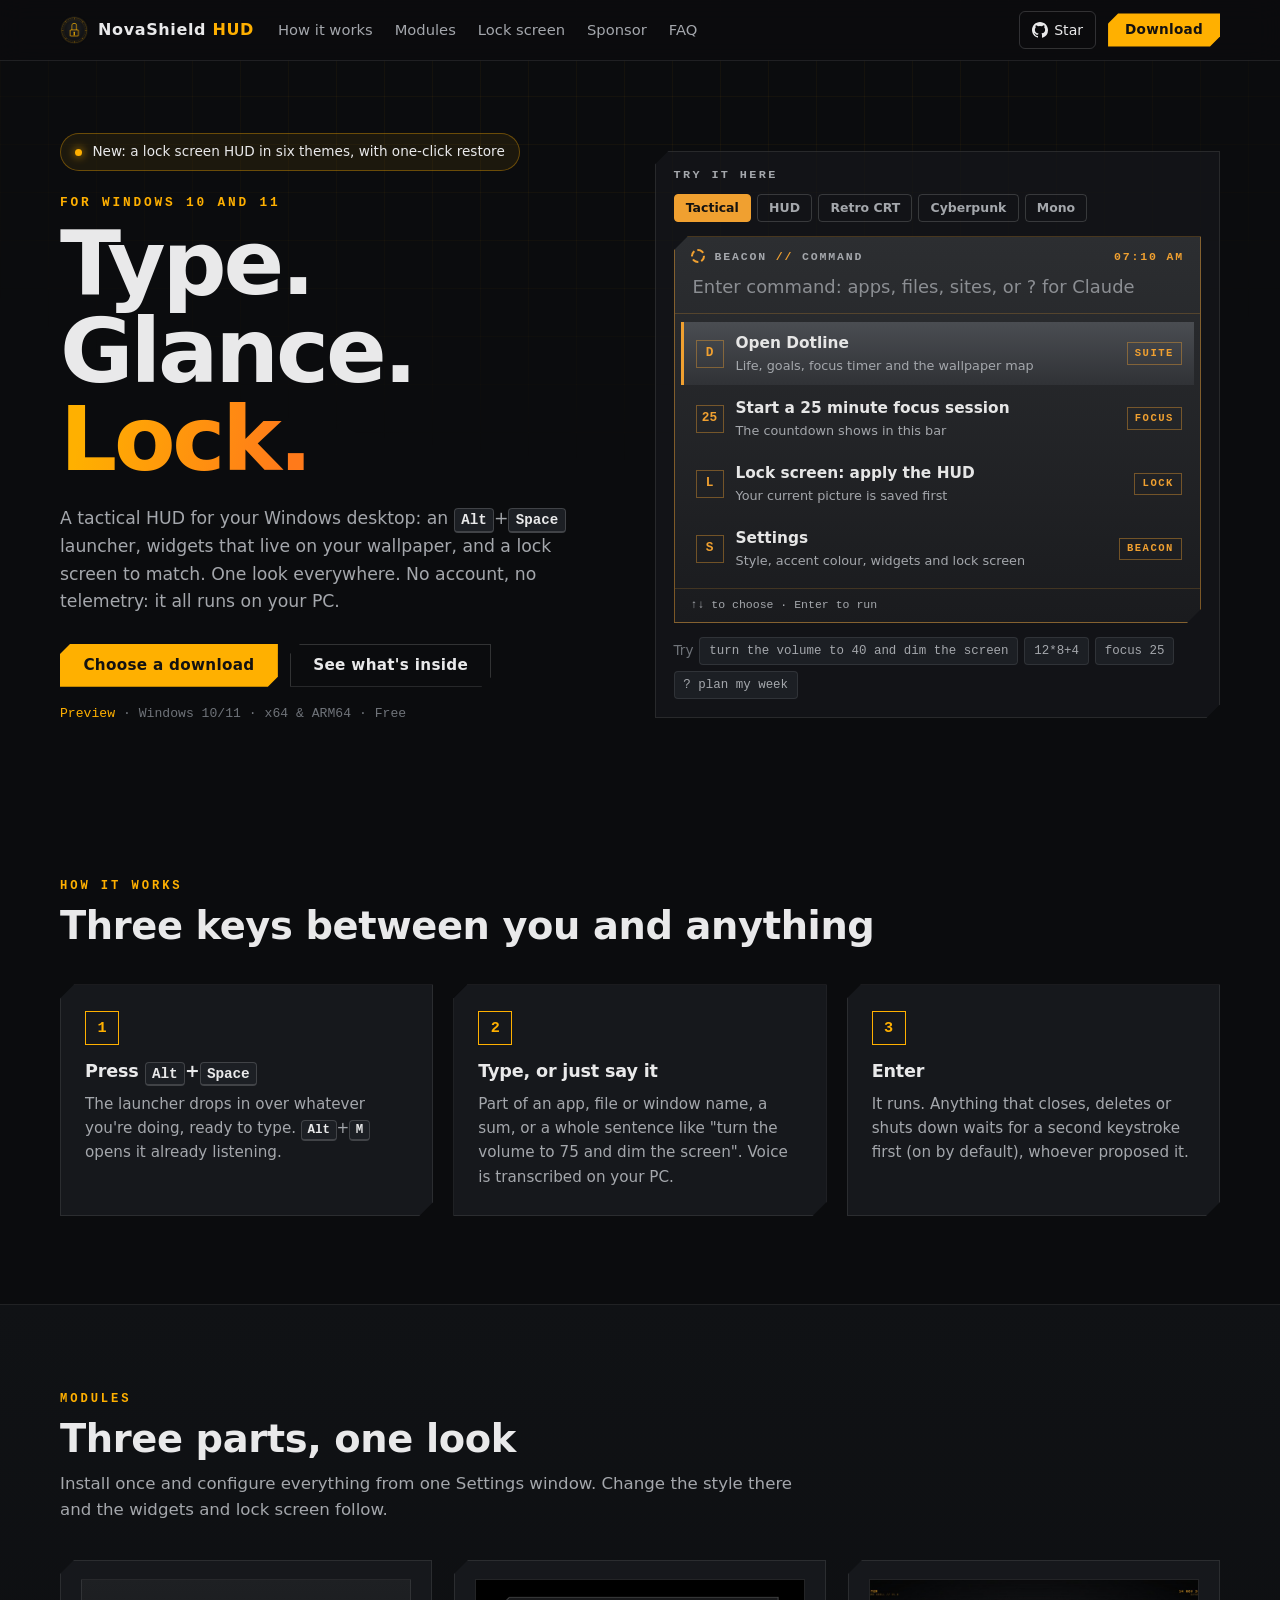
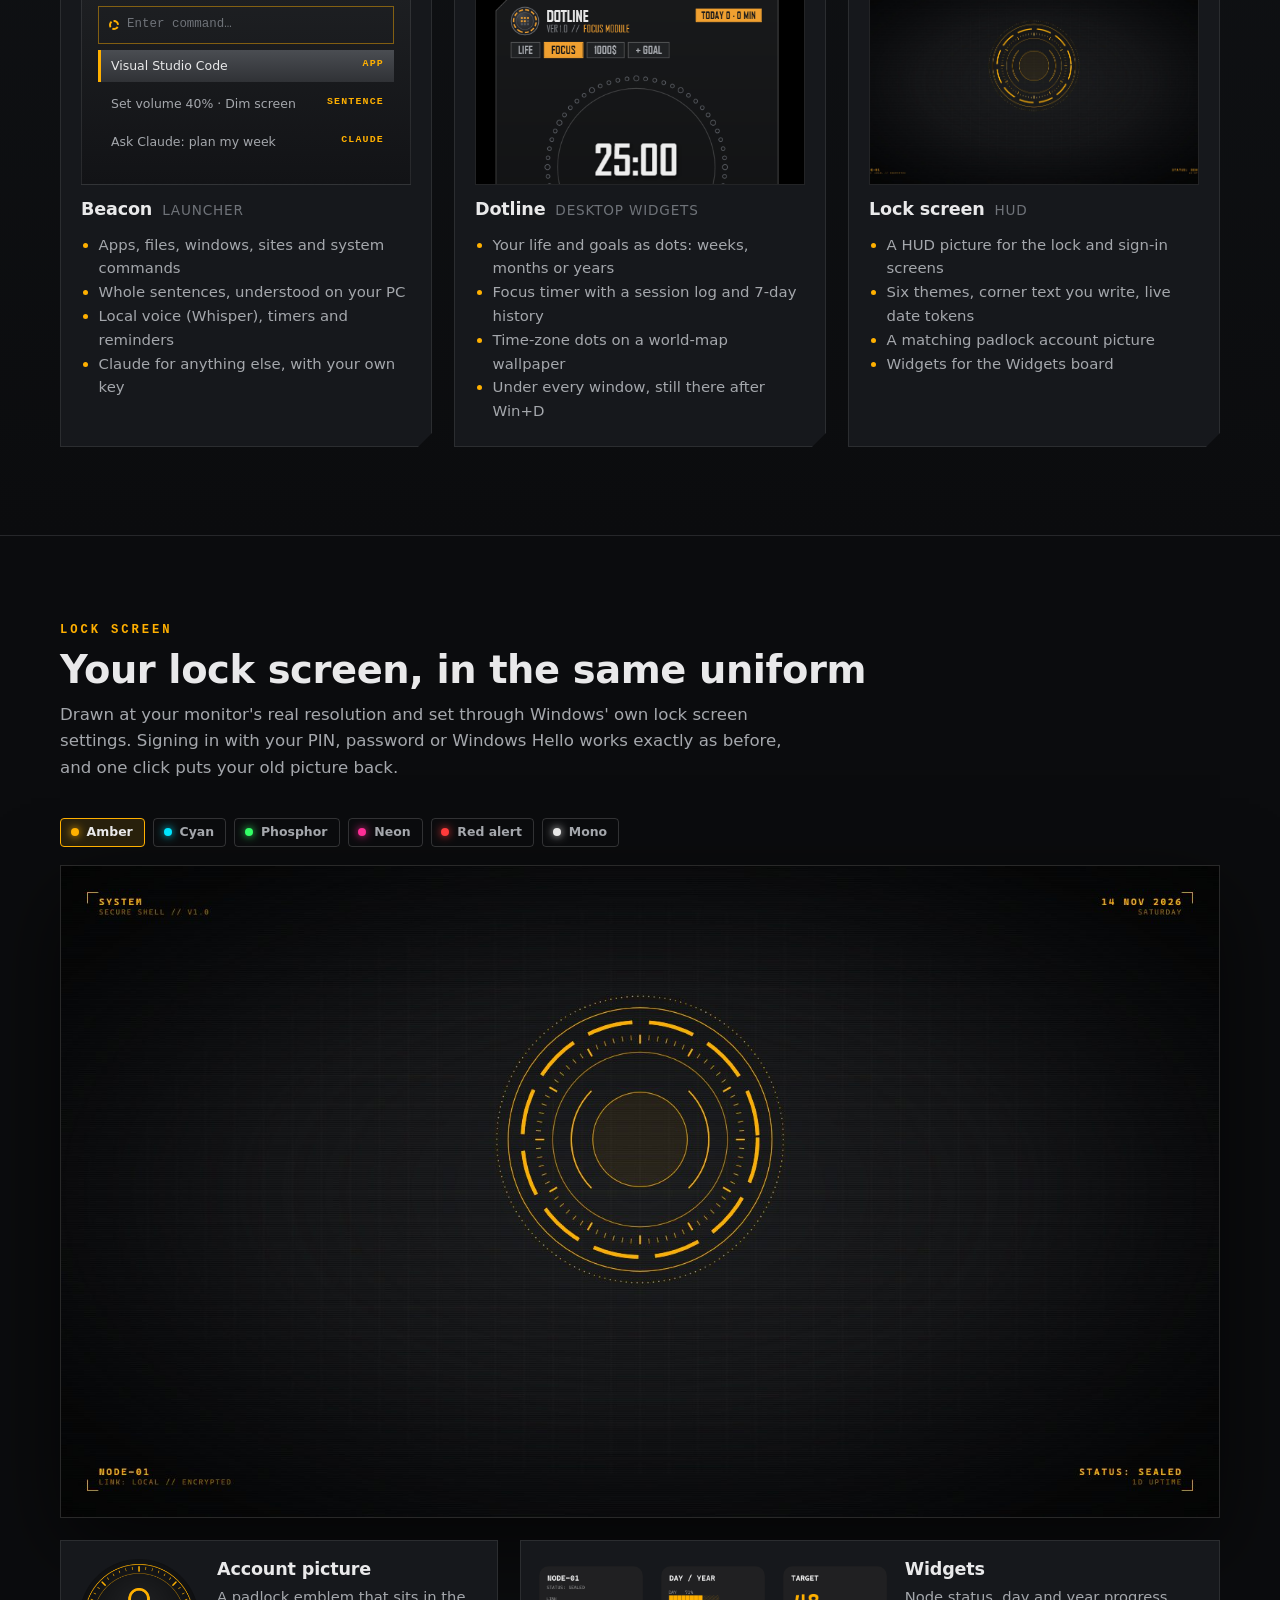
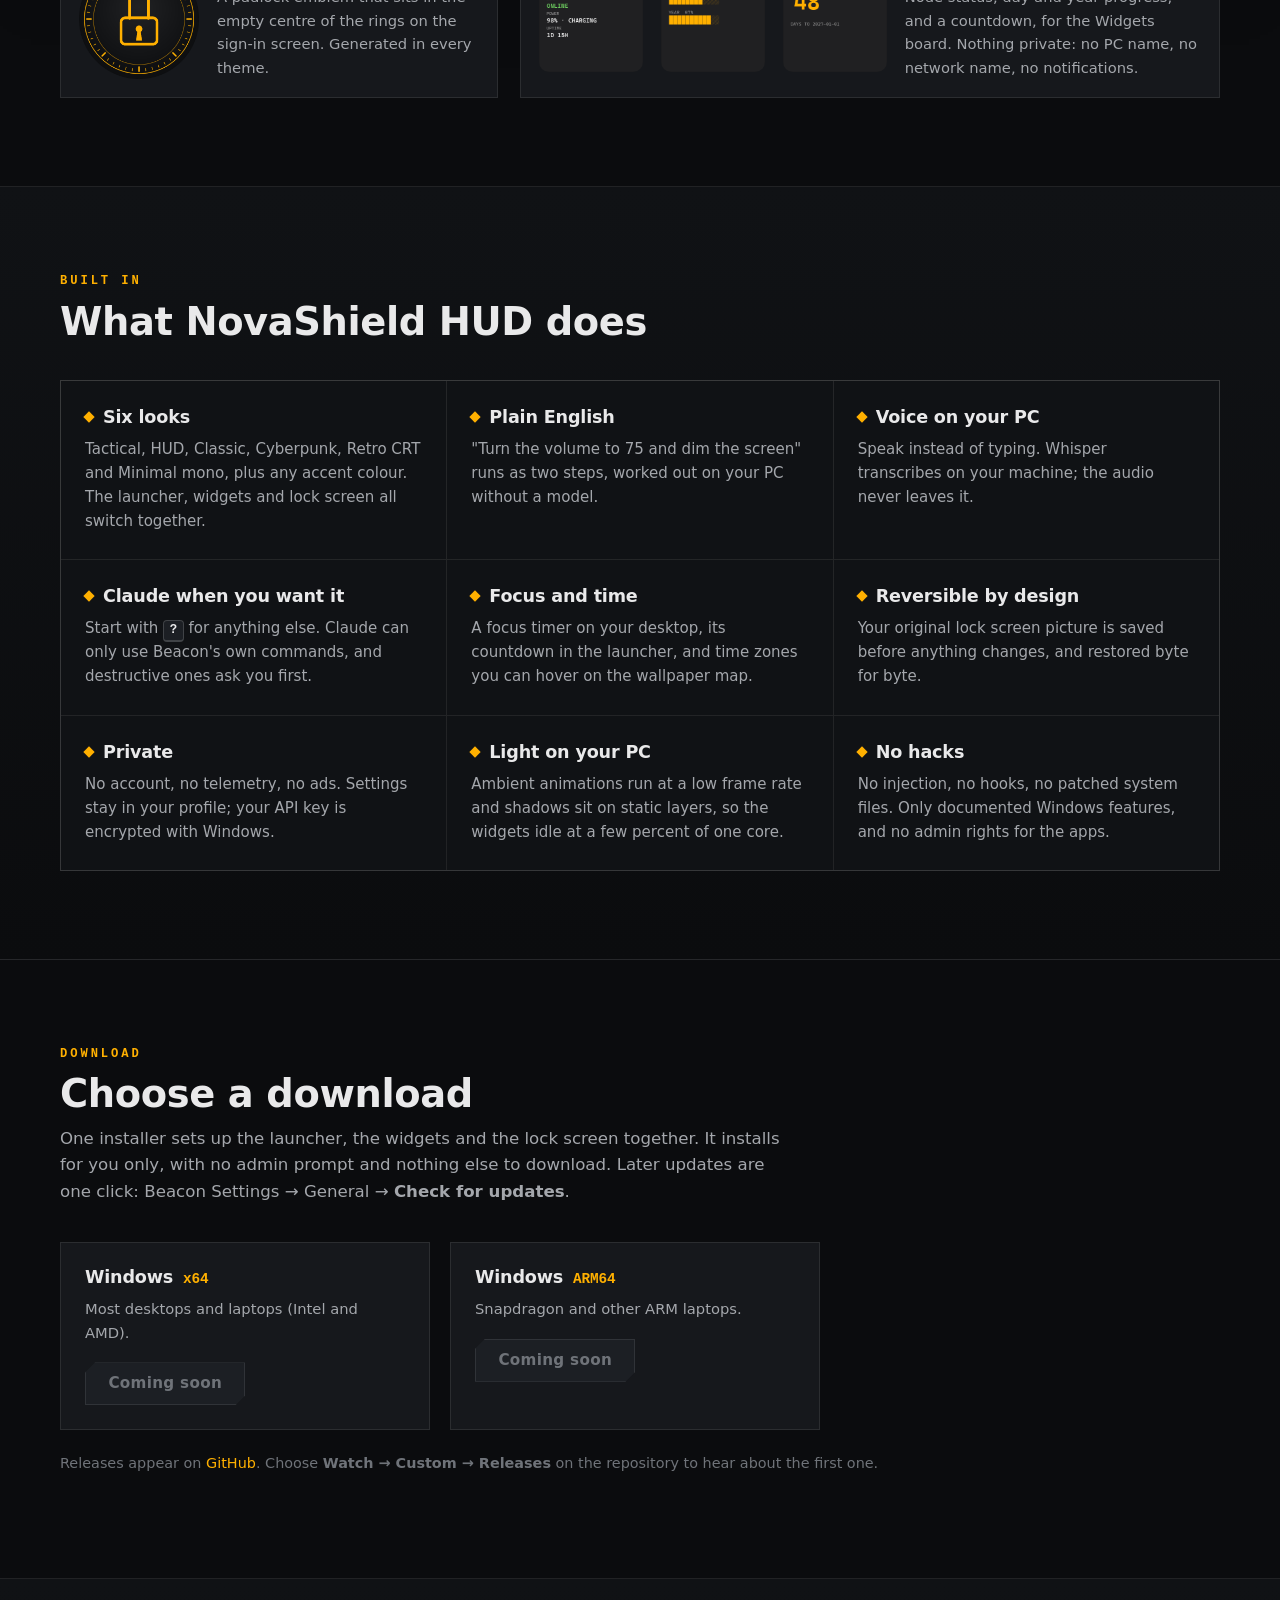
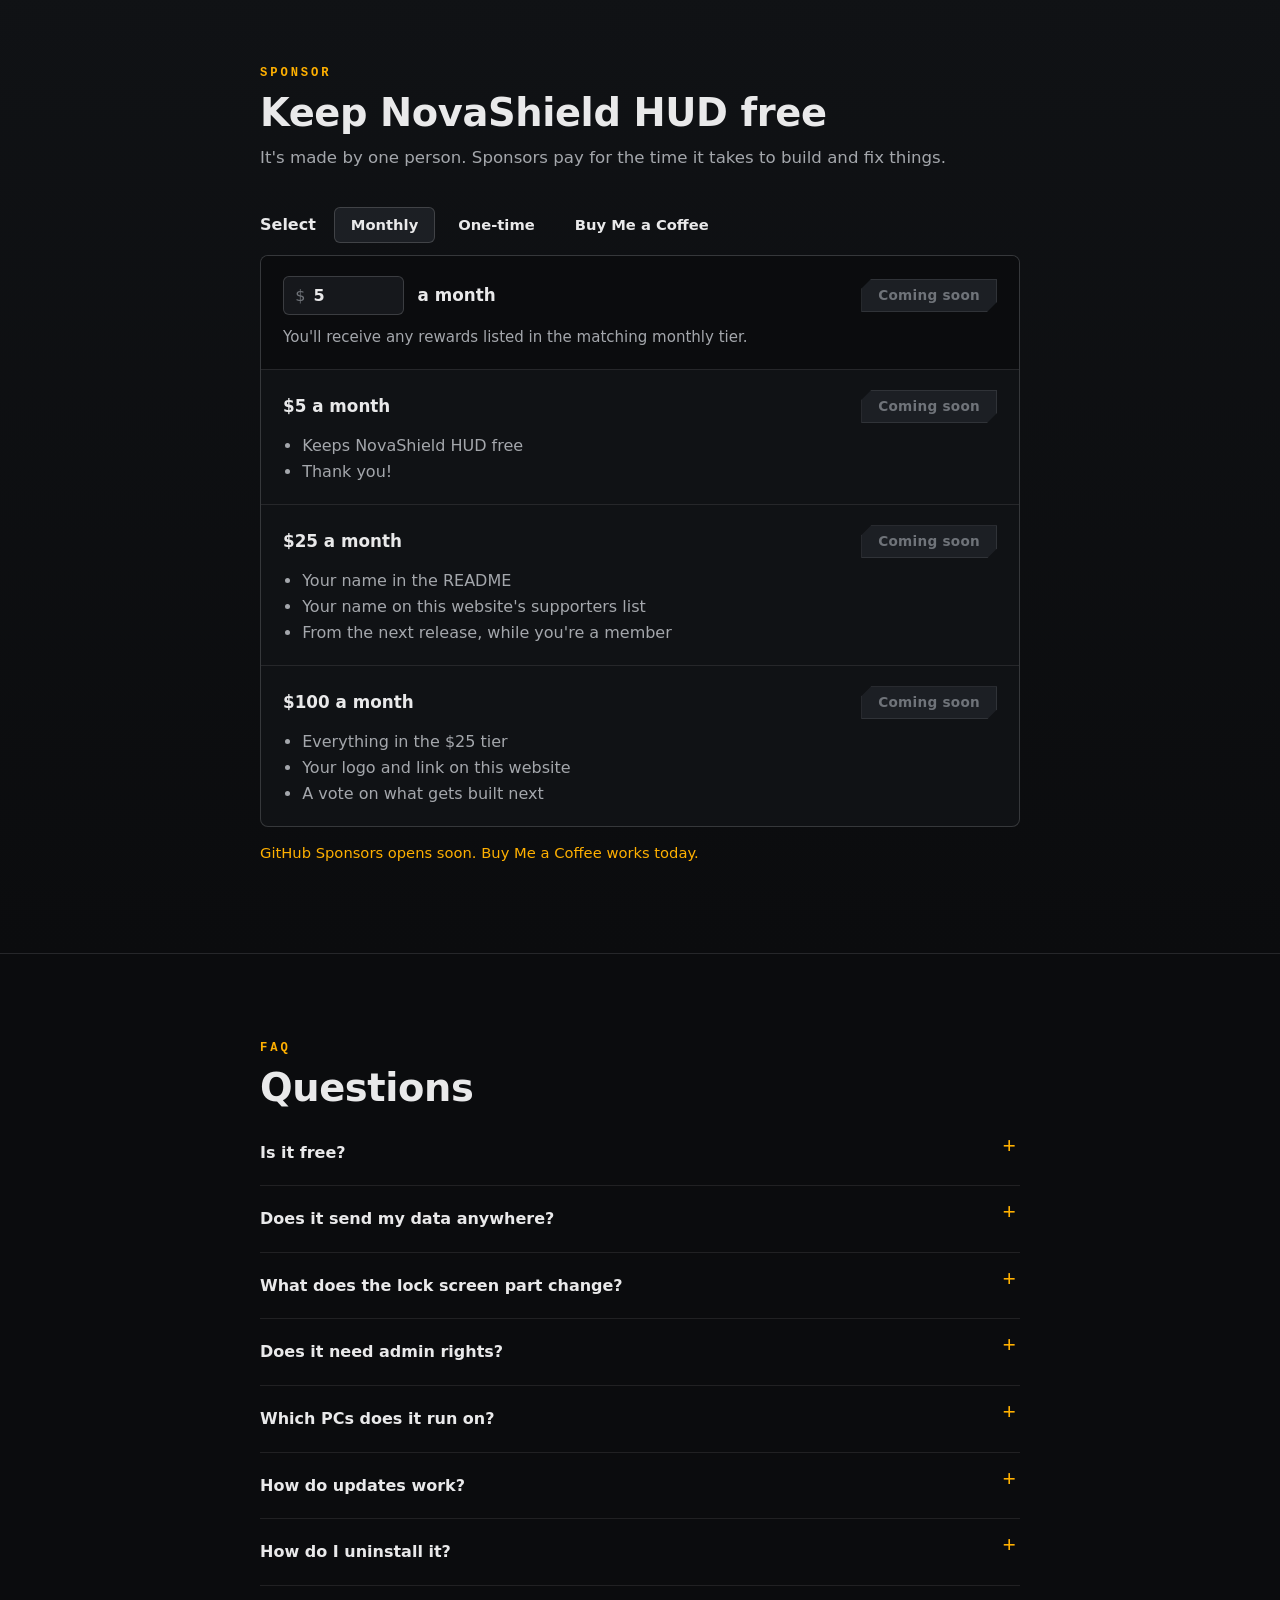
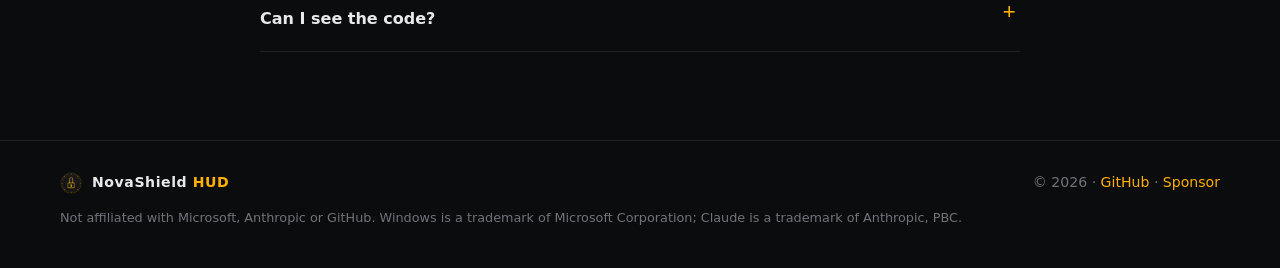
==== commit e0b3b47e: "NovaShield HUD: installer, one-click updates, lock screen refresh, licence - Rename Vantage to NovaS" ====
--- a/site/index.html
+++ b/site/index.html
@@ -192,20 +192,20 @@
     <div class="wrap">
       <p class="eyebrow">Download</p>
       <h2>Choose a download</h2>
-      <p class="sub">One installer sets up the launcher and the widgets together. The first release is on its way.</p>
+      <p class="sub">One installer sets up the launcher, the widgets and the lock screen together. It installs for you only, with no admin prompt and nothing else to download. Later updates are one click: Beacon Settings → General → <b>Check for updates</b>.</p>
       <div class="dl">
         <div class="dl-card">
           <h3>Windows <span>x64</span></h3>
           <p>Most desktops and laptops (Intel and AMD).</p>
-          <span class="btn btn-disabled" aria-disabled="true">Coming soon</span>
+          <a class="btn btn-disabled dl-link" data-asset="NovaShieldHUD-Setup-x64.exe" aria-disabled="true">Coming soon</a>
         </div>
         <div class="dl-card">
           <h3>Windows <span>ARM64</span></h3>
           <p>Snapdragon and other ARM laptops.</p>
-          <span class="btn btn-disabled" aria-disabled="true">Coming soon</span>
-        </div>
-      </div>
-      <p class="note">Releases will appear on <a href="https://github.com/muchkurisrivardhan/vantage/releases">GitHub</a>. Choose <b>Watch → Custom → Releases</b> on the repository to hear about the first one.</p>
+          <a class="btn btn-disabled dl-link" data-asset="NovaShieldHUD-Setup-arm64.exe" aria-disabled="true">Coming soon</a>
+        </div>
+      </div>
+      <p class="note" id="dl-note">Releases appear on <a href="https://github.com/muchkurisrivardhan/vantage/releases">GitHub</a>. Choose <b>Watch → Custom → Releases</b> on the repository to hear about the first one.</p>
     </div>
   </section>
 
@@ -221,7 +221,7 @@
           <span class="sp-label">Select</span>
           <button role="tab" aria-selected="true" data-tab="monthly">Monthly</button>
           <button role="tab" aria-selected="false" data-tab="once">One-time</button>
-          <button role="tab" aria-selected="false" data-tab="coffee">Ko-fi</button>
+          <button role="tab" aria-selected="false" data-tab="coffee">Buy Me a Coffee</button>
         </div>
 
         <div class="sp-panel" data-panel="monthly">
@@ -255,12 +255,12 @@
 
         <div class="sp-panel" data-panel="coffee" hidden>
           <div class="tier">
-            <div class="tier-row"><b>Buy me a coffee</b><a class="btn btn-sm sponsor-link" data-kind="kofi" href="#">Open Ko-fi</a></div>
+            <div class="tier-row"><b>Buy me a coffee</b><a class="btn btn-sm sponsor-link" data-kind="coffee" href="#">Open Buy Me a Coffee</a></div>
             <p>Card or PayPal, one-time or monthly, without a GitHub account.</p>
           </div>
         </div>
 
-        <p class="sp-soon" id="sp-soon" hidden>Sponsorships open soon. Star the repository to be first to know.</p>
+        <p class="sp-soon" id="sp-soon" hidden>GitHub Sponsors opens soon. Buy Me a Coffee works today.</p>
       </div>
     </div>
   </section>
@@ -275,7 +275,9 @@
       <details><summary>What does the lock screen part change?</summary><p>Only the lock screen picture, through the same setting Windows uses. Your sign-in, PIN, password and Windows Hello are untouched. Your old picture is saved first, and Restore puts it back.</p></details>
       <details><summary>Does it need admin rights?</summary><p>The launcher, desktop widgets and lock screen picture don't. Installing the Widgets-board widgets asks once, to trust their signing certificate; uninstalling takes it away again.</p></details>
       <details><summary>Which PCs does it run on?</summary><p>Windows 10 and Windows 11, on x64 (Intel and AMD) and ARM64 (Snapdragon) PCs.</p></details>
-      <details><summary>Can I see the code?</summary><p>Yes, it's public on <a href="https://github.com/muchkurisrivardhan/vantage">GitHub</a>. It isn't open source yet: all rights are reserved for now.</p></details>
+      <details><summary>How do updates work?</summary><p>Beacon never checks on its own. In Settings → General, <b>Check for updates</b> looks at the latest GitHub release; <b>Update</b> downloads it, checks its SHA-256 against the release, installs it and restarts Beacon. Your settings stay as they are.</p></details>
+      <details><summary>How do I uninstall it?</summary><p>Settings → Apps → Installed apps → NovaShield HUD → Uninstall. That puts your own lock screen picture back and removes its scheduled refresh. Your settings folders are left in case you reinstall.</p></details>
+      <details><summary>Can I see the code?</summary><p>Yes, it's public to read on <a href="https://github.com/muchkurisrivardhan/vantage">GitHub</a>. It isn't open source: the app is free to install and use, and all other rights are reserved. The open-source parts it's built on are listed, with their licences, in THIRD-PARTY-NOTICES.txt.</p></details>
     </div>
   </section>
 
@@ -285,7 +287,7 @@
   <div class="wrap foot-in">
     <span class="brand"><img src="img/icon-64.png" alt="" width="22" height="22"><span>NovaShield <b>HUD</b></span></span>
     <span>© 2026 · <a href="https://github.com/muchkurisrivardhan/vantage">GitHub</a> · <a href="#sponsor">Sponsor</a></span>
-    <span class="fine">Not affiliated with Microsoft. Windows is a trademark of Microsoft Corporation.</span>
+    <span class="fine">Not affiliated with Microsoft, Anthropic or GitHub. Windows is a trademark of Microsoft Corporation; Claude is a trademark of Anthropic, PBC.</span>
   </div>
 </footer>
 
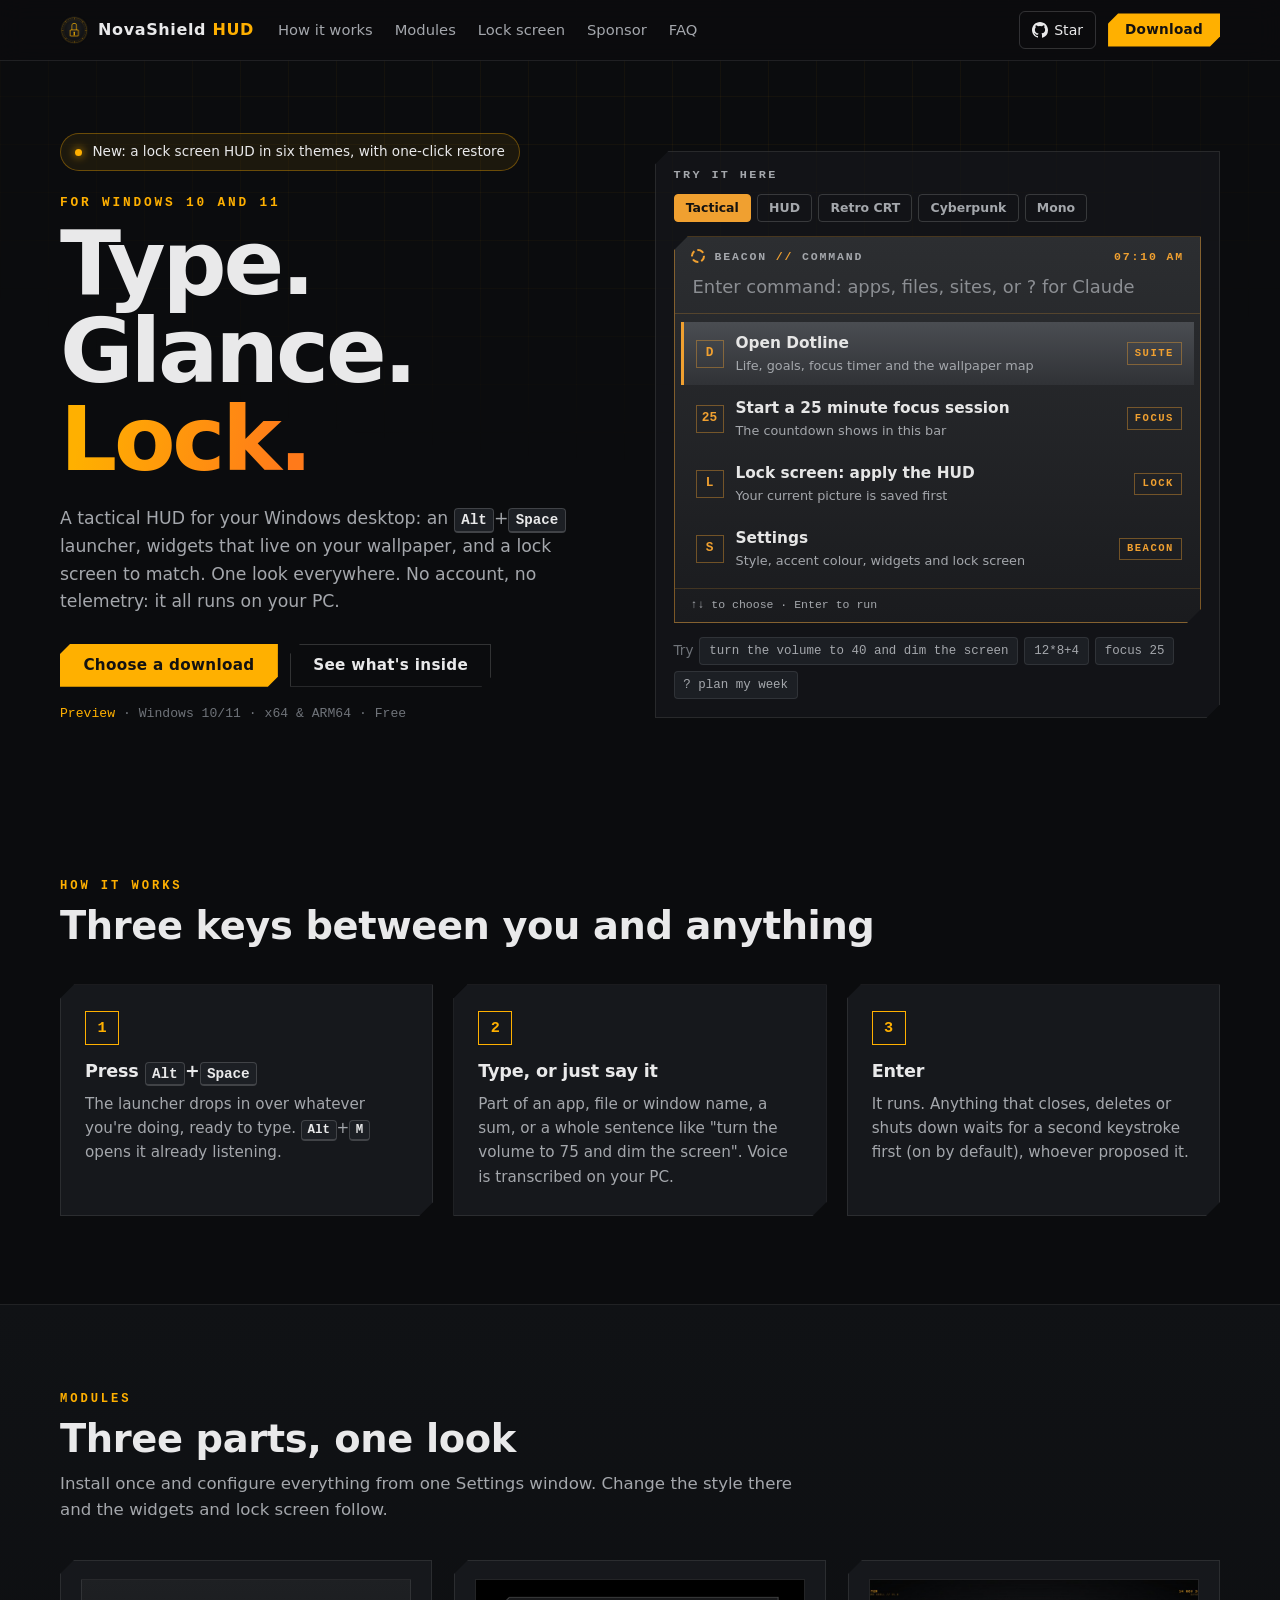
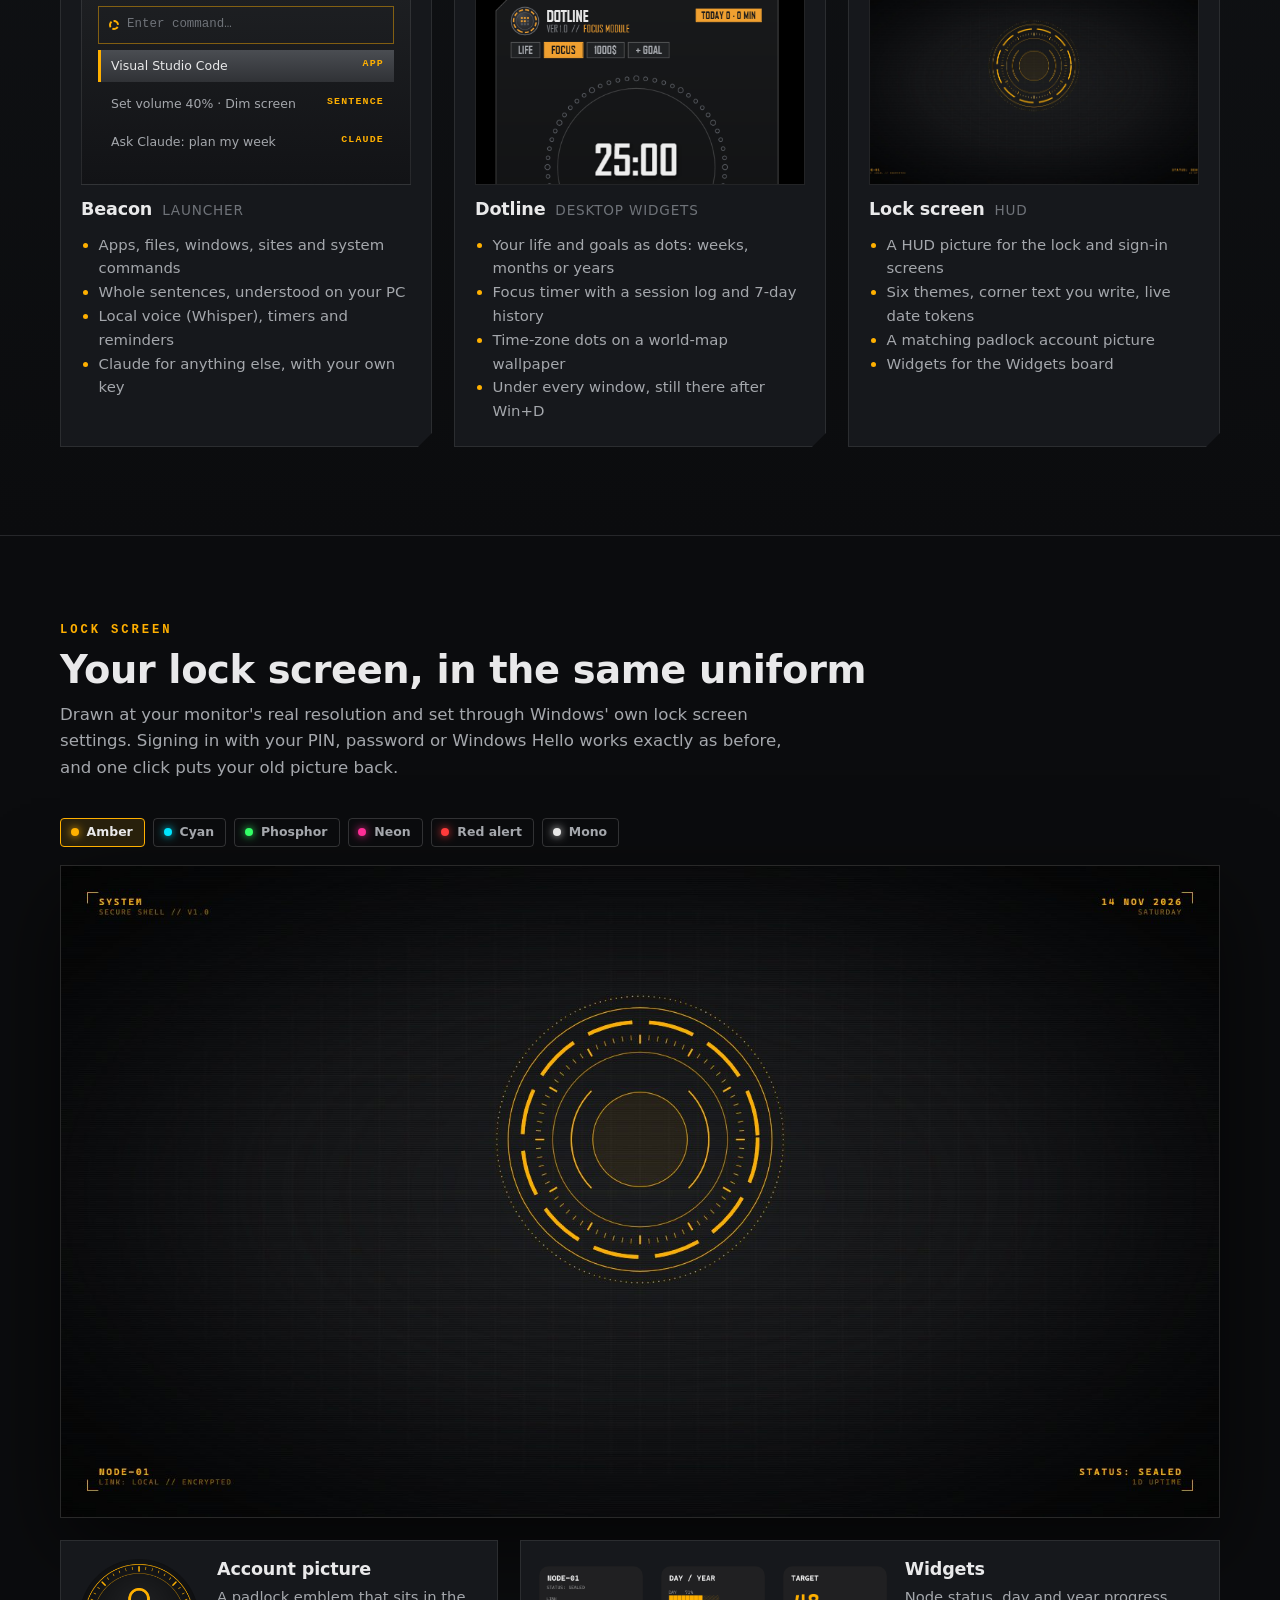
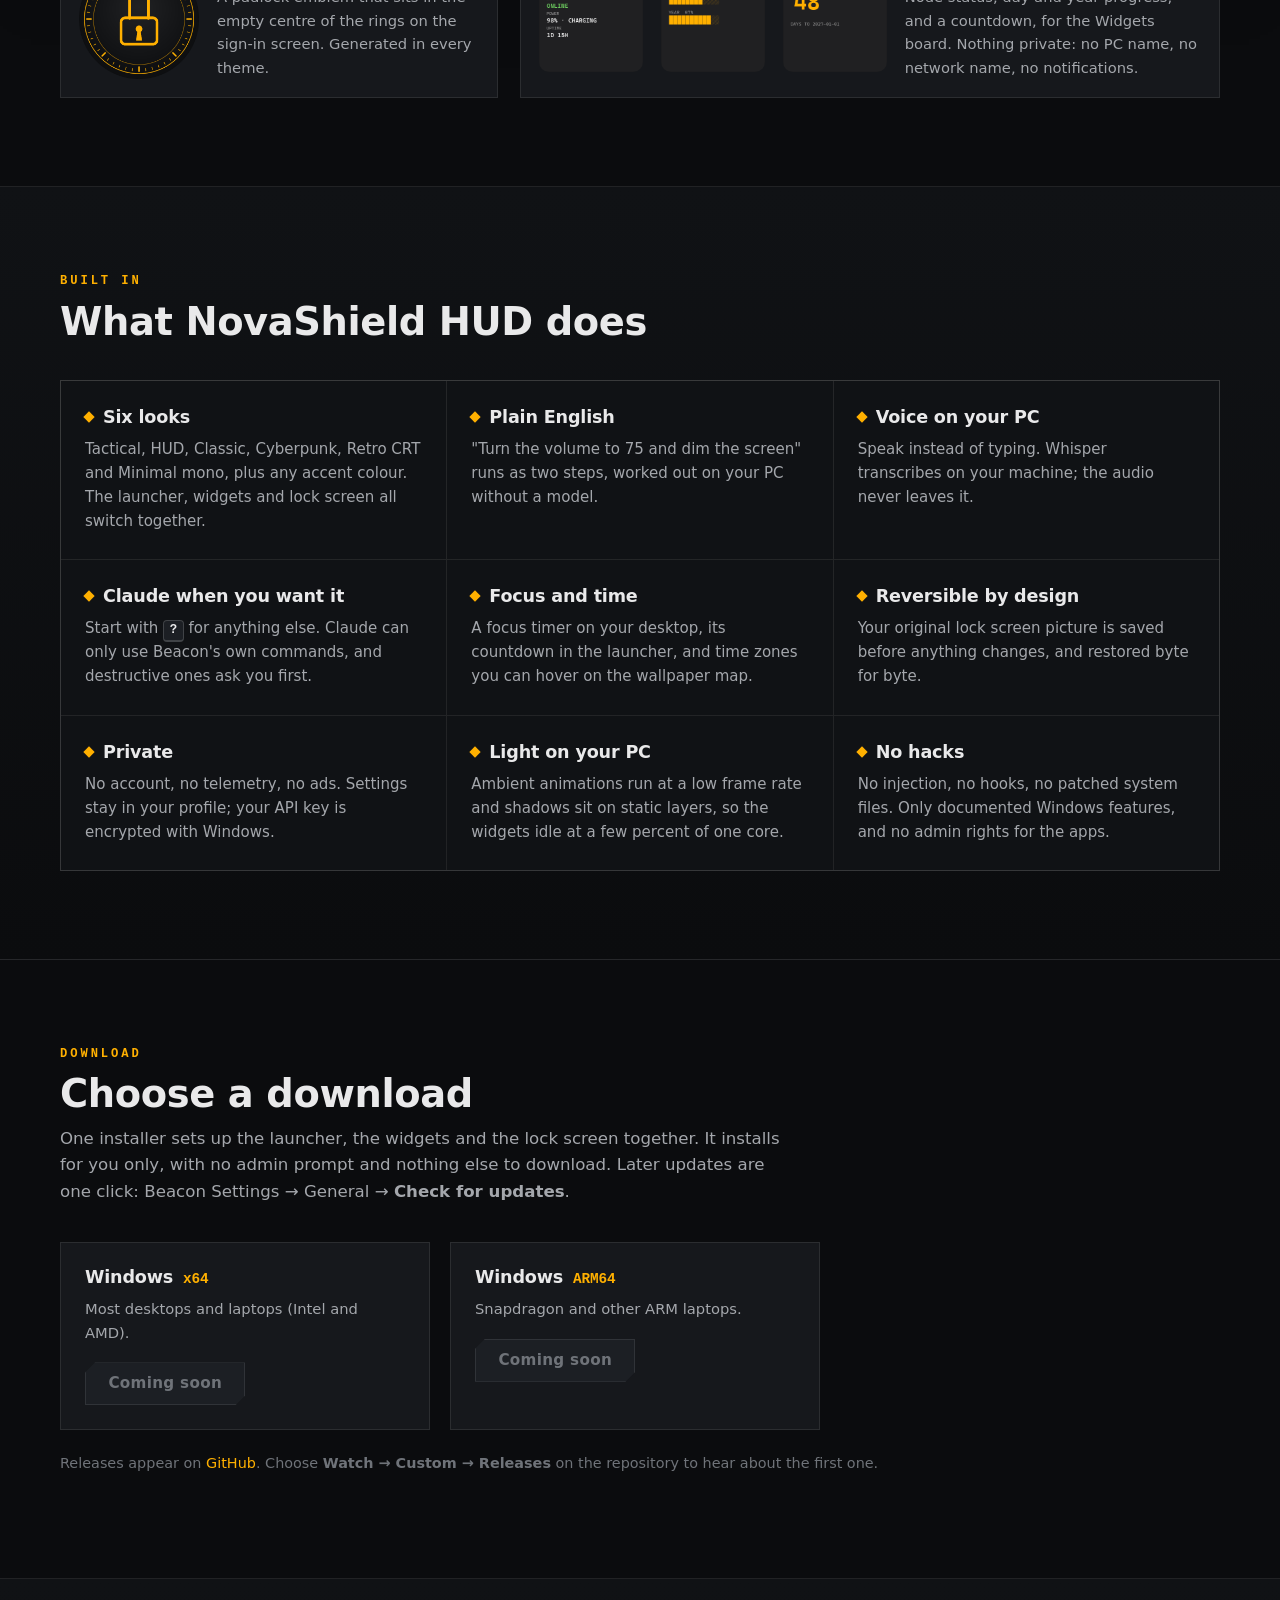
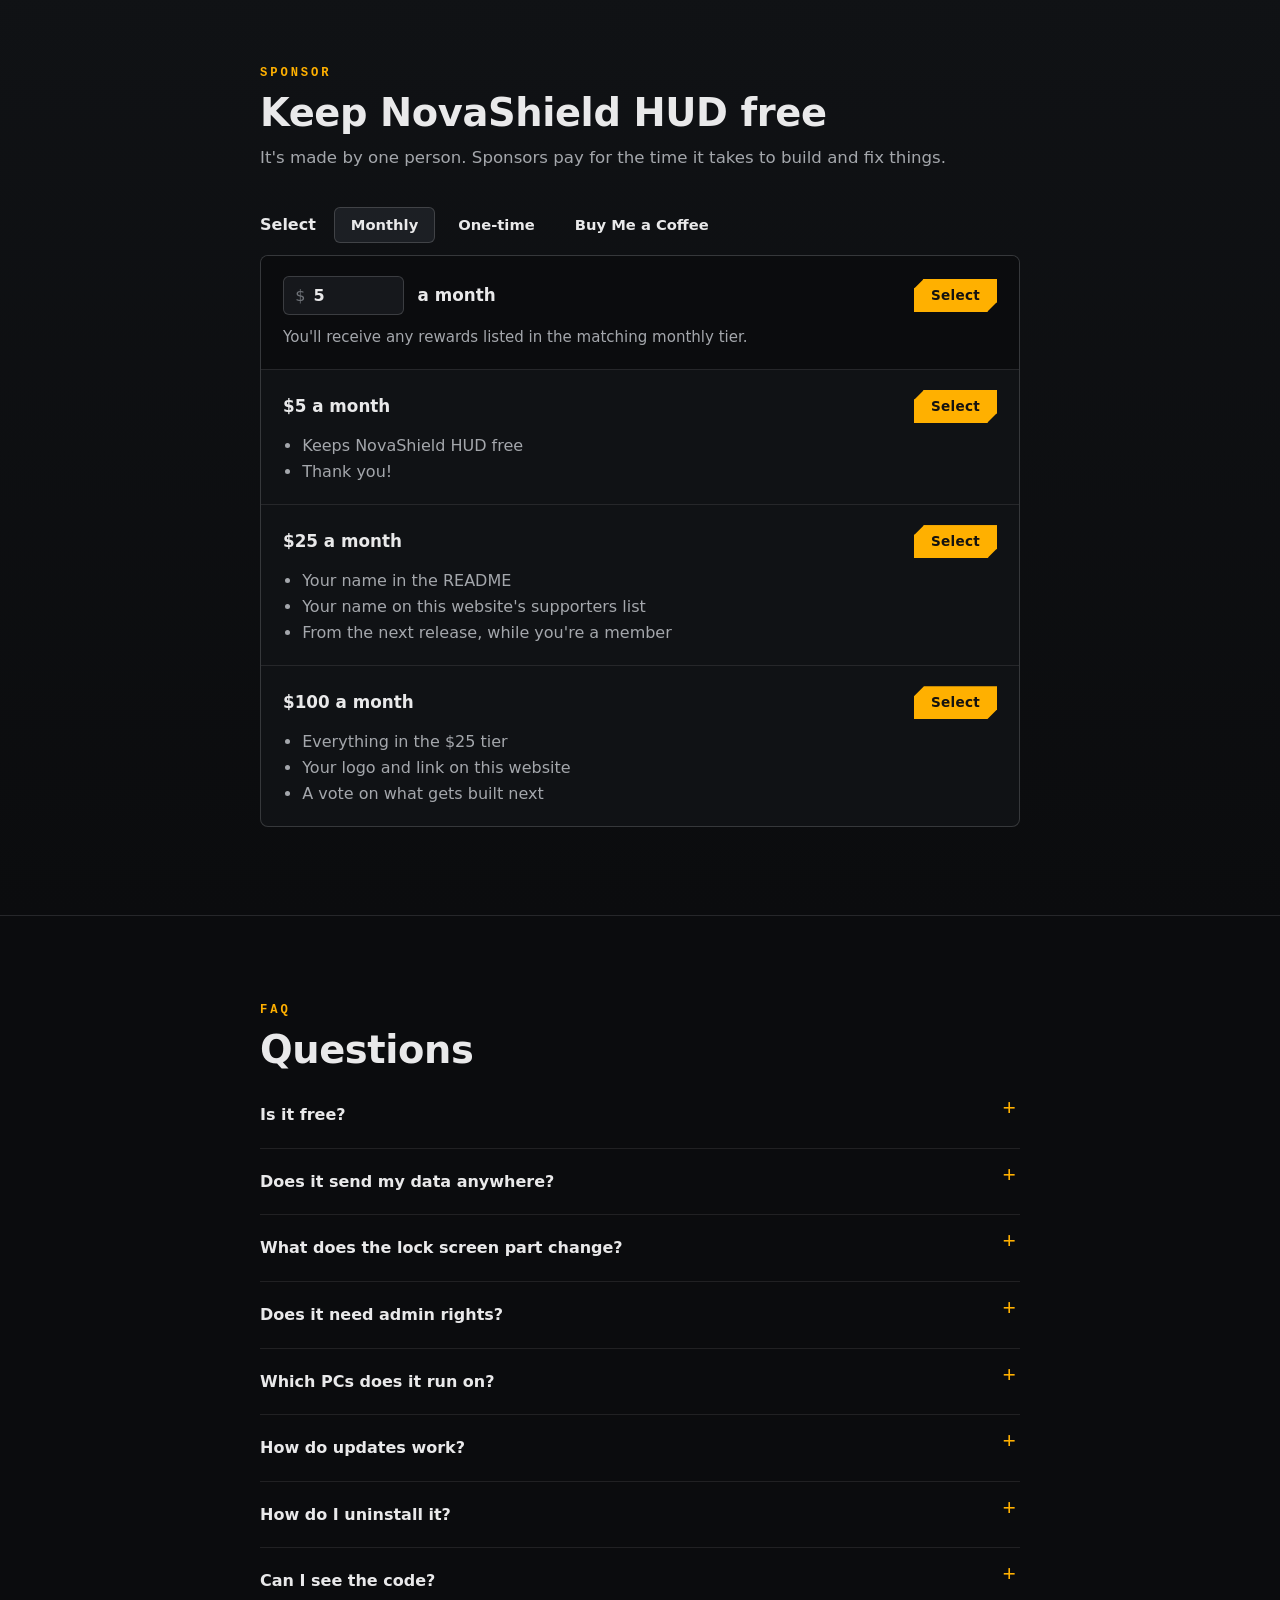
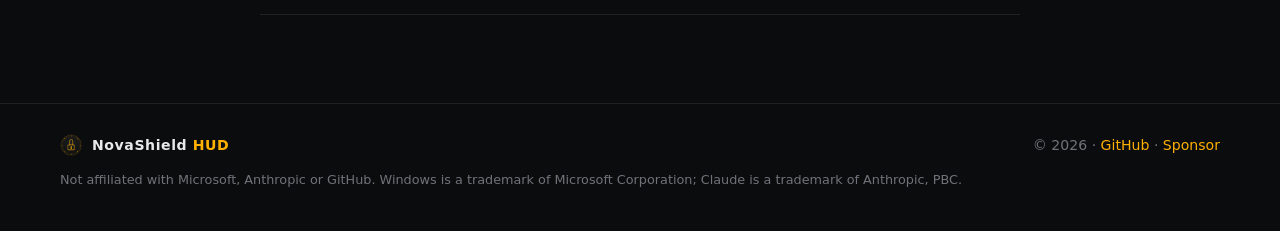
==== commit 3f9481ab: "Turn on GitHub Sponsors: website links, Sponsor button, README Site sponsor buttons now open github." ====
--- a/site/index.html
+++ b/site/index.html
@@ -230,15 +230,15 @@
             <p>You'll receive any rewards listed in the matching monthly tier.</p>
           </div>
           <div class="tier">
-            <div class="tier-row"><b>$5 a month</b><a class="btn btn-sm sponsor-link" data-kind="sponsors" href="#">Select</a></div>
+            <div class="tier-row"><b>$5 a month</b><a class="btn btn-sm sponsor-link" data-kind="sponsors" data-amt="5" href="#">Select</a></div>
             <ul><li>Keeps NovaShield HUD free</li><li>Thank you!</li></ul>
           </div>
           <div class="tier">
-            <div class="tier-row"><b>$25 a month</b><a class="btn btn-sm sponsor-link" data-kind="sponsors" href="#">Select</a></div>
+            <div class="tier-row"><b>$25 a month</b><a class="btn btn-sm sponsor-link" data-kind="sponsors" data-amt="25" href="#">Select</a></div>
             <ul><li>Your name in the README</li><li>Your name on this website's supporters list</li><li>From the next release, while you're a member</li></ul>
           </div>
           <div class="tier">
-            <div class="tier-row"><b>$100 a month</b><a class="btn btn-sm sponsor-link" data-kind="sponsors" href="#">Select</a></div>
+            <div class="tier-row"><b>$100 a month</b><a class="btn btn-sm sponsor-link" data-kind="sponsors" data-amt="100" href="#">Select</a></div>
             <ul><li>Everything in the $25 tier</li><li>Your logo and link on this website</li><li>A vote on what gets built next</li></ul>
           </div>
         </div>
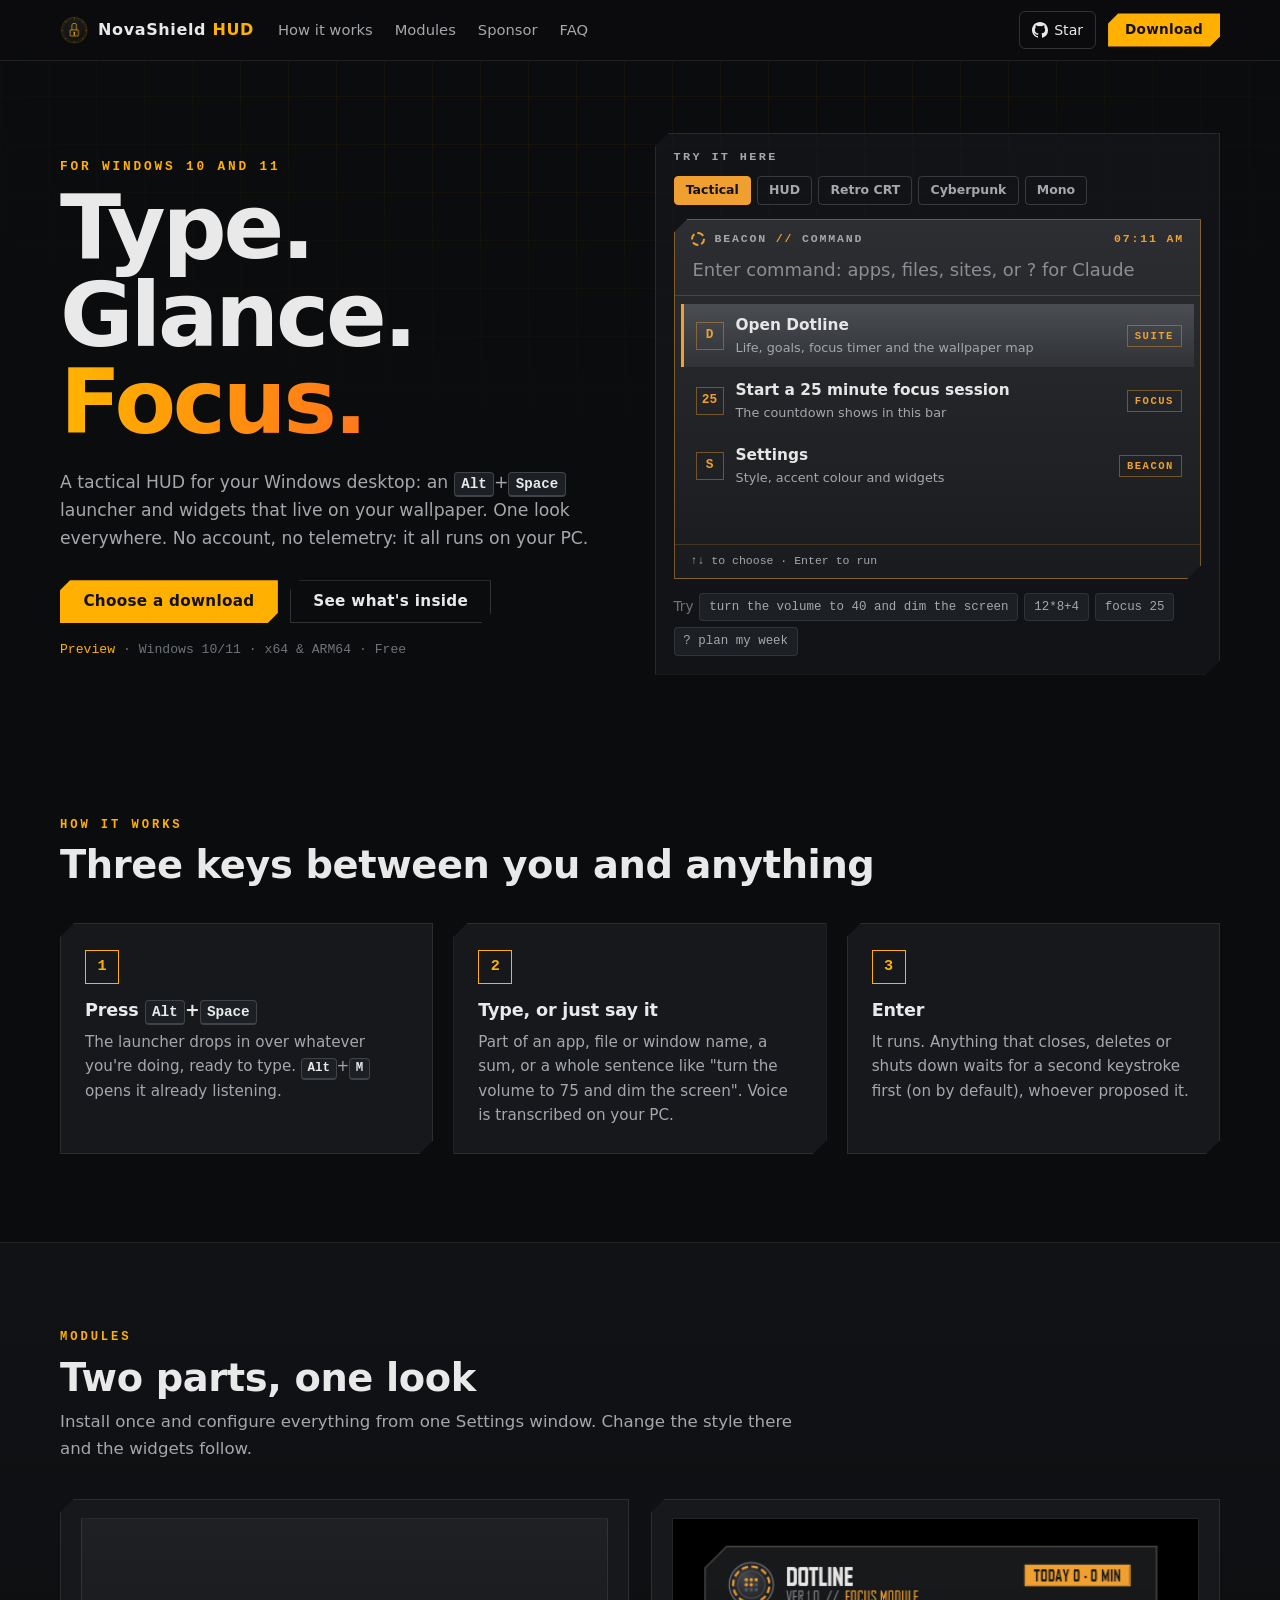
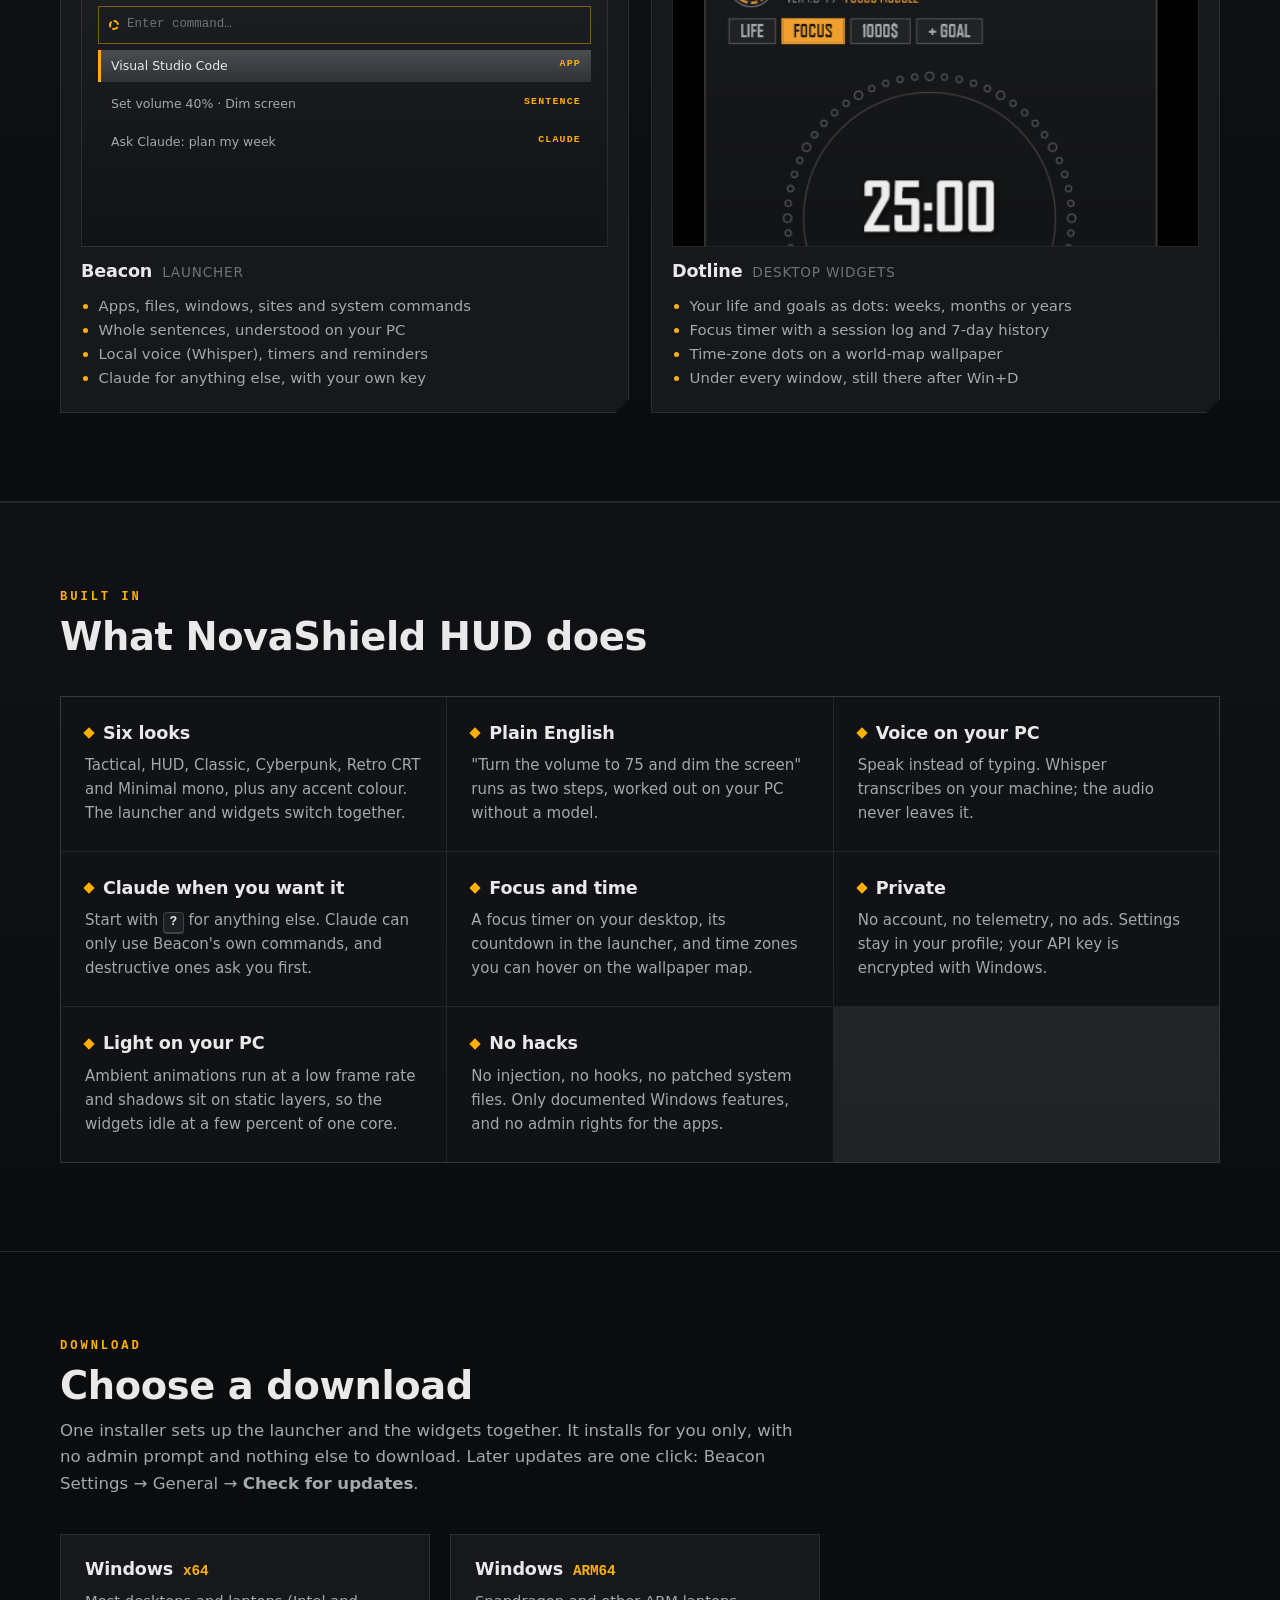
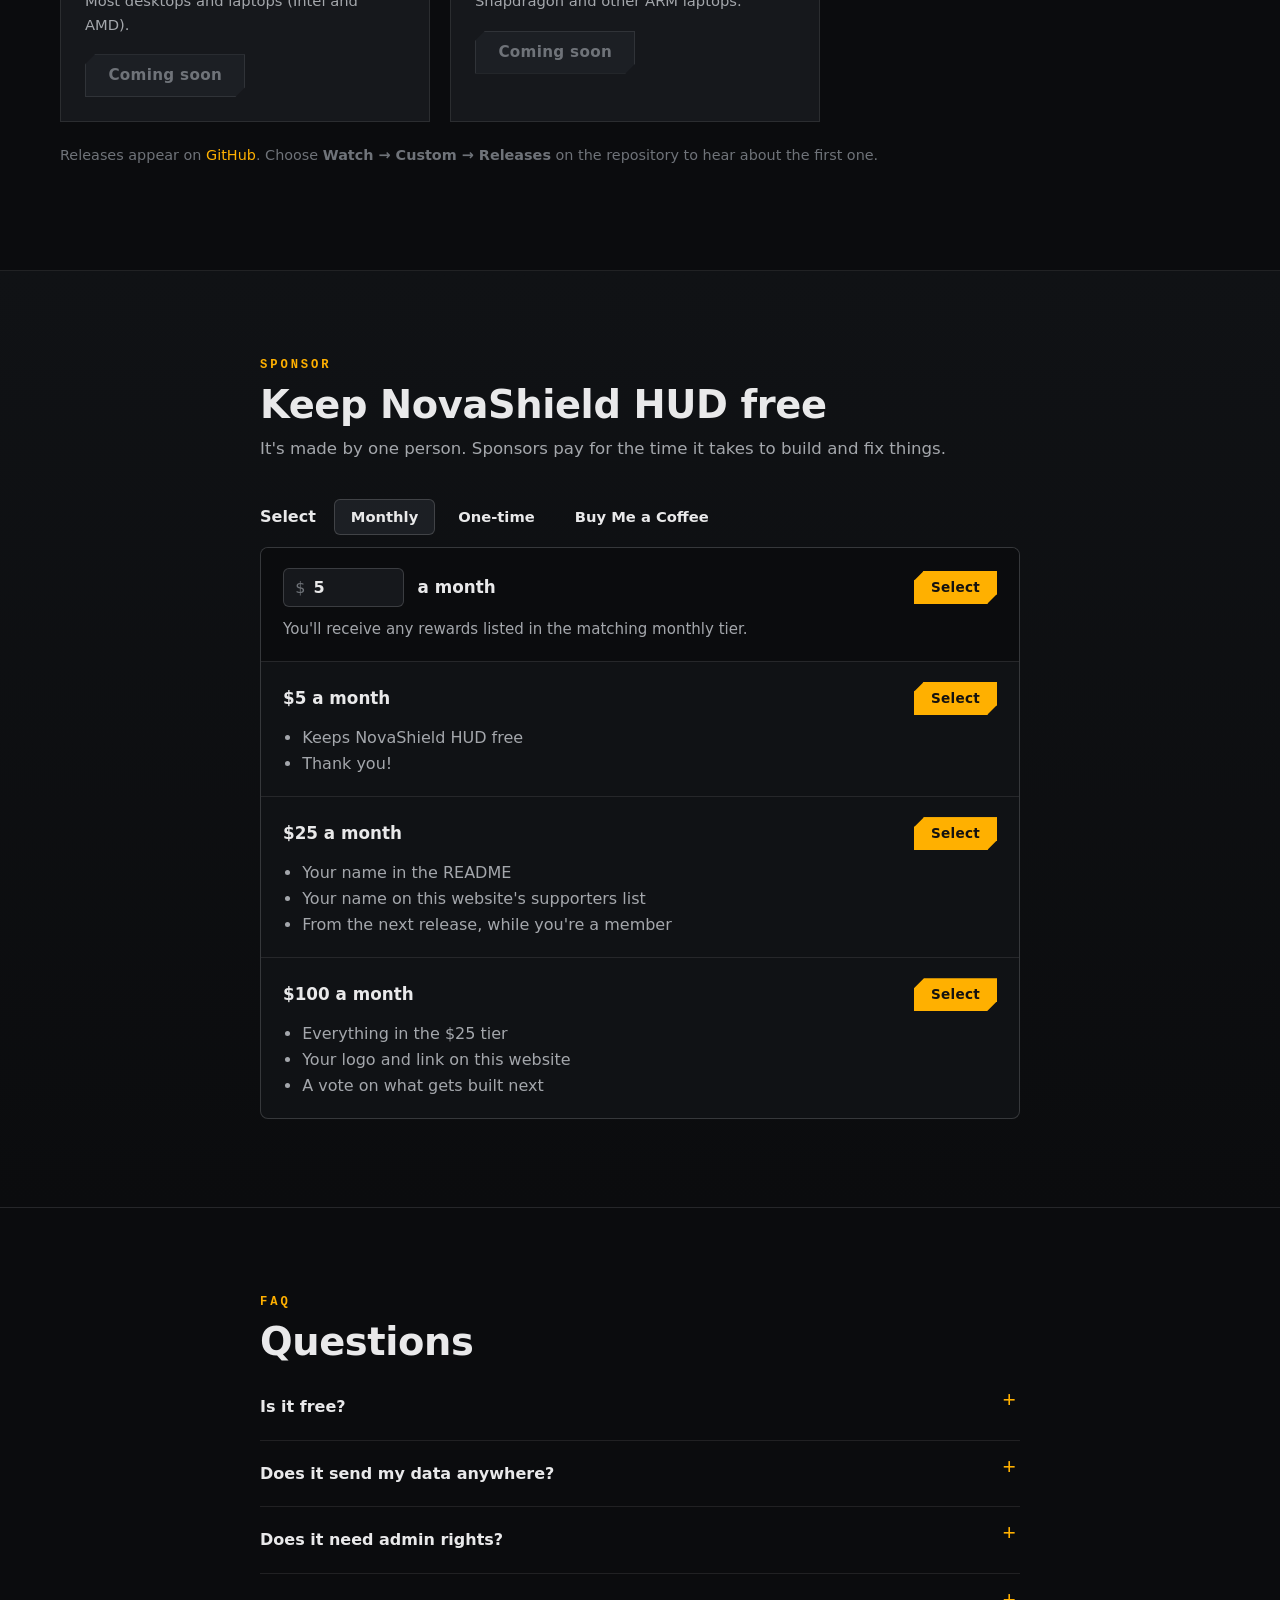
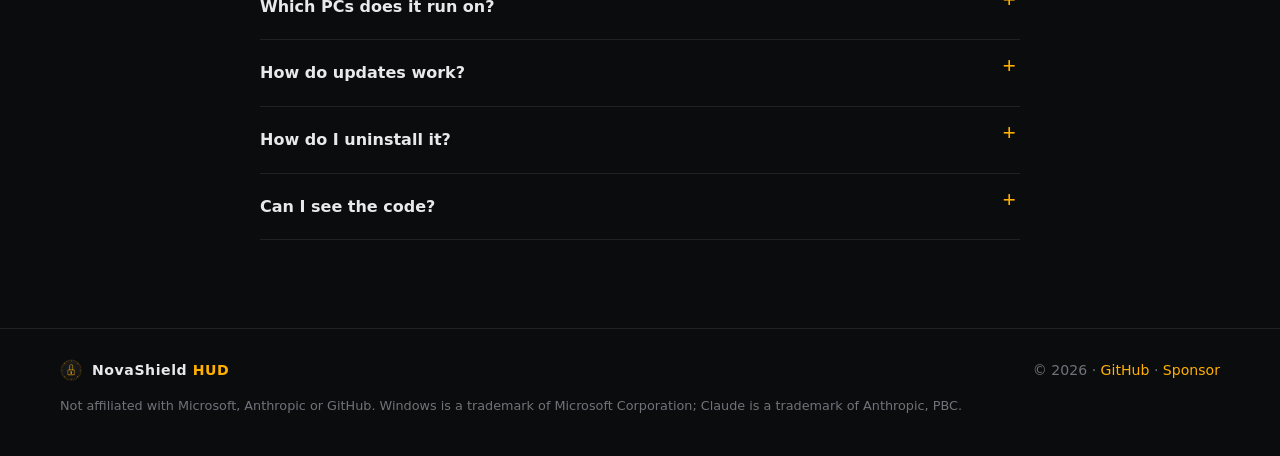
==== commit 5f7864b0: "Remove the lock screen HUD Deletes the Lockscreen app and its Widgets-board provider, the Lock scree" ====
--- a/site/index.html
+++ b/site/index.html
@@ -4,10 +4,10 @@
   <meta charset="utf-8">
   <meta name="viewport" content="width=device-width, initial-scale=1">
   <title>NovaShield HUD: a tactical HUD for your Windows desktop</title>
-  <meta name="description" content="An Alt+Space launcher, widgets on your wallpaper and a matching lock screen for Windows. One look everywhere. Everything stays on your PC.">
+  <meta name="description" content="An Alt+Space launcher, and widgets on your wallpaper for Windows. One look everywhere. Everything stays on your PC.">
   <meta property="og:title" content="NovaShield HUD">
-  <meta property="og:description" content="A tactical HUD for your Windows desktop: launcher, wallpaper widgets and a matching lock screen.">
-  <meta property="og:image" content="img/lock-amber.jpg">
+  <meta property="og:description" content="A tactical HUD for your Windows desktop: a launcher and wallpaper widgets.">
+  <meta property="og:image" content="img/focus-timer.png">
   <link rel="icon" href="img/icon-64.png">
   <link rel="apple-touch-icon" href="img/icon-180.png">
   <link rel="stylesheet" href="style.css">
@@ -20,7 +20,6 @@
     <nav class="links" aria-label="Sections">
       <a href="#how">How it works</a>
       <a href="#modules">Modules</a>
-      <a href="#lockscreen">Lock screen</a>
       <a href="#sponsor">Sponsor</a>
       <a href="#faq">FAQ</a>
     </nav>
@@ -40,10 +39,9 @@
   <section class="hero">
     <div class="wrap hero-in">
       <div class="hero-copy">
-        <a class="badge" href="#lockscreen"><span class="dot"></span>New: a lock screen HUD in six themes, with one-click restore</a>
         <p class="kicker">For Windows 10 and 11</p>
-        <h1>Type.<br>Glance.<br><span class="grad">Lock.</span></h1>
-        <p class="lede">A tactical HUD for your Windows desktop: an <kbd>Alt</kbd>+<kbd>Space</kbd> launcher, widgets that live on your wallpaper, and a lock screen to match. One look everywhere. No account, no telemetry: it all runs on your PC.</p>
+        <h1>Type.<br>Glance.<br><span class="grad">Focus.</span></h1>
+        <p class="lede">A tactical HUD for your Windows desktop: an <kbd>Alt</kbd>+<kbd>Space</kbd> launcher and widgets that live on your wallpaper. One look everywhere. No account, no telemetry: it all runs on your PC.</p>
         <div class="cta">
           <a class="btn" href="#download">Choose a download</a>
           <a class="btn btn-ghost" href="#modules">See what's inside</a>
@@ -94,8 +92,8 @@
   <section class="section alt" id="modules">
     <div class="wrap">
       <p class="eyebrow">Modules</p>
-      <h2>Three parts, one look</h2>
-      <p class="sub">Install once and configure everything from one Settings window. Change the style there and the widgets and lock screen follow.</p>
+      <h2>Two parts, one look</h2>
+      <p class="sub">Install once and configure everything from one Settings window. Change the style there and the widgets follow.</p>
       <div class="cards3">
         <article class="card">
           <div class="card-art art-beacon" aria-hidden="true">
@@ -122,48 +120,6 @@
             <li>Under every window, still there after Win+D</li>
           </ul>
         </article>
-        <article class="card">
-          <div class="card-art"><img src="img/lock-amber.jpg" alt="The amber lock screen HUD: rings around an empty centre and four corner readouts" loading="lazy"></div>
-          <h3>Lock screen <span>HUD</span></h3>
-          <ul>
-            <li>A HUD picture for the lock and sign-in screens</li>
-            <li>Six themes, corner text you write, live date tokens</li>
-            <li>A matching padlock account picture</li>
-            <li>Widgets for the Widgets board</li>
-          </ul>
-        </article>
-      </div>
-    </div>
-  </section>
-
-  <!-- ============================ lock screen ============================ -->
-  <section class="section" id="lockscreen">
-    <div class="wrap">
-      <p class="eyebrow">Lock screen</p>
-      <h2>Your lock screen, in the same uniform</h2>
-      <p class="sub">Drawn at your monitor's real resolution and set through Windows' own lock screen settings. Signing in with your PIN, password or Windows Hello works exactly as before, and one click puts your old picture back.</p>
-      <div class="themes" role="tablist" aria-label="Lock screen theme">
-        <button role="tab" aria-selected="true" data-theme="amber" style="--c:#FFB000">Amber</button>
-        <button role="tab" aria-selected="false" data-theme="cyan" style="--c:#00E5FF">Cyan</button>
-        <button role="tab" aria-selected="false" data-theme="phosphor" style="--c:#33FF66">Phosphor</button>
-        <button role="tab" aria-selected="false" data-theme="neon" style="--c:#FF2E97">Neon</button>
-        <button role="tab" aria-selected="false" data-theme="redalert" style="--c:#FF3B3B">Red alert</button>
-        <button role="tab" aria-selected="false" data-theme="mono" style="--c:#E8E8E8">Mono</button>
-      </div>
-      <figure class="screen">
-        <img id="lockimg" src="img/lock-amber.jpg" alt="Lock screen HUD in the amber theme" width="1600" height="900">
-      </figure>
-      <div class="lock-extras">
-        <div class="extra">
-          <img id="emblem" src="img/emblem-amber.png" alt="Padlock account picture in the amber theme" width="160" height="160" loading="lazy">
-          <div><h3>Account picture</h3><p>A padlock emblem that sits in the empty centre of the rings on the sign-in screen. Generated in every theme.</p></div>
-        </div>
-        <div class="extra widgets">
-          <img src="img/widget-node.png" alt="Node Status widget: link online, power, uptime" width="150" height="152" loading="lazy">
-          <img src="img/widget-progress.png" alt="Day and year progress widget" width="150" height="152" loading="lazy">
-          <img src="img/widget-countdown.png" alt="Countdown widget: 48 days" width="150" height="152" loading="lazy">
-          <div><h3>Widgets</h3><p>Node status, day and year progress, and a countdown, for the Widgets board. Nothing private: no PC name, no network name, no notifications.</p></div>
-        </div>
       </div>
     </div>
   </section>
@@ -174,12 +130,11 @@
       <p class="eyebrow">Built in</p>
       <h2>What NovaShield HUD does</h2>
       <div class="grid">
-        <div class="feat"><h3>Six looks</h3><p>Tactical, HUD, Classic, Cyberpunk, Retro CRT and Minimal mono, plus any accent colour. The launcher, widgets and lock screen all switch together.</p></div>
+        <div class="feat"><h3>Six looks</h3><p>Tactical, HUD, Classic, Cyberpunk, Retro CRT and Minimal mono, plus any accent colour. The launcher and widgets switch together.</p></div>
         <div class="feat"><h3>Plain English</h3><p>"Turn the volume to 75 and dim the screen" runs as two steps, worked out on your PC without a model.</p></div>
         <div class="feat"><h3>Voice on your PC</h3><p>Speak instead of typing. Whisper transcribes on your machine; the audio never leaves it.</p></div>
         <div class="feat"><h3>Claude when you want it</h3><p>Start with <kbd>?</kbd> for anything else. Claude can only use Beacon's own commands, and destructive ones ask you first.</p></div>
         <div class="feat"><h3>Focus and time</h3><p>A focus timer on your desktop, its countdown in the launcher, and time zones you can hover on the wallpaper map.</p></div>
-        <div class="feat"><h3>Reversible by design</h3><p>Your original lock screen picture is saved before anything changes, and restored byte for byte.</p></div>
         <div class="feat"><h3>Private</h3><p>No account, no telemetry, no ads. Settings stay in your profile; your API key is encrypted with Windows.</p></div>
         <div class="feat"><h3>Light on your PC</h3><p>Ambient animations run at a low frame rate and shadows sit on static layers, so the widgets idle at a few percent of one core.</p></div>
         <div class="feat"><h3>No hacks</h3><p>No injection, no hooks, no patched system files. Only documented Windows features, and no admin rights for the apps.</p></div>
@@ -192,7 +147,7 @@
     <div class="wrap">
       <p class="eyebrow">Download</p>
       <h2>Choose a download</h2>
-      <p class="sub">One installer sets up the launcher, the widgets and the lock screen together. It installs for you only, with no admin prompt and nothing else to download. Later updates are one click: Beacon Settings → General → <b>Check for updates</b>.</p>
+      <p class="sub">One installer sets up the launcher and the widgets together. It installs for you only, with no admin prompt and nothing else to download. Later updates are one click: Beacon Settings → General → <b>Check for updates</b>.</p>
       <div class="dl">
         <div class="dl-card">
           <h3>Windows <span>x64</span></h3>
@@ -272,11 +227,10 @@
       <h2>Questions</h2>
       <details><summary>Is it free?</summary><p>Yes. Downloading and using NovaShield HUD is free. Sponsors keep it that way.</p></details>
       <details><summary>Does it send my data anywhere?</summary><p>No. There's no account and no telemetry. It only goes online when you ask Claude (with your own API key) and to fetch website icons for the launcher, which you can turn off.</p></details>
-      <details><summary>What does the lock screen part change?</summary><p>Only the lock screen picture, through the same setting Windows uses. Your sign-in, PIN, password and Windows Hello are untouched. Your old picture is saved first, and Restore puts it back.</p></details>
-      <details><summary>Does it need admin rights?</summary><p>The launcher, desktop widgets and lock screen picture don't. Installing the Widgets-board widgets asks once, to trust their signing certificate; uninstalling takes it away again.</p></details>
+      <details><summary>Does it need admin rights?</summary><p>No. It installs for you only and runs with your normal rights.</p></details>
       <details><summary>Which PCs does it run on?</summary><p>Windows 10 and Windows 11, on x64 (Intel and AMD) and ARM64 (Snapdragon) PCs.</p></details>
       <details><summary>How do updates work?</summary><p>Beacon never checks on its own. In Settings → General, <b>Check for updates</b> looks at the latest GitHub release; <b>Update</b> downloads it, checks its SHA-256 against the release, installs it and restarts Beacon. Your settings stay as they are.</p></details>
-      <details><summary>How do I uninstall it?</summary><p>Settings → Apps → Installed apps → NovaShield HUD → Uninstall. That puts your own lock screen picture back and removes its scheduled refresh. Your settings folders are left in case you reinstall.</p></details>
+      <details><summary>How do I uninstall it?</summary><p>Settings → Apps → Installed apps → NovaShield HUD → Uninstall. Your settings folders are left in case you reinstall.</p></details>
       <details><summary>Can I see the code?</summary><p>Yes, it's public to read on <a href="https://github.com/muchkurisrivardhan/vantage">GitHub</a>. It isn't open source: the app is free to install and use, and all other rights are reserved. The open-source parts it's built on are listed, with their licences, in THIRD-PARTY-NOTICES.txt.</p></details>
     </div>
   </section>
--- a/site/style.css
+++ b/site/style.css
@@ -131,12 +131,12 @@
 .tryit-head { display: flex; align-items: center; justify-content: space-between; gap: 12px; flex-wrap: wrap; margin-bottom: 14px; }
 .tag { font: 600 .74rem/1 var(--mono); letter-spacing: .2em; text-transform: uppercase; color: var(--dim); }
 .styles { display: flex; gap: 6px; flex-wrap: wrap; }
-.styles button, .themes button {
+.styles button {
   font: 600 .78rem/1 var(--sans); padding: .45rem .7rem; color: var(--dim); background: transparent;
   border: 1px solid var(--line-2); border-radius: 4px; cursor: pointer;
 }
 .styles button[aria-checked="true"] { color: var(--ink); background: var(--a); border-color: var(--a); }
-.styles button:focus-visible, .themes button:focus-visible { outline: 2px solid var(--text); outline-offset: 2px; }
+.styles button:focus-visible { outline: 2px solid var(--text); outline-offset: 2px; }
 
 .bar {
   background: var(--surface); border: 1px solid color-mix(in srgb, var(--a) 45%, transparent);
@@ -184,7 +184,7 @@
 .steps .num { display: inline-grid; place-items: center; width: 34px; height: 34px; margin-bottom: 16px; border: 1px solid var(--accent); color: var(--accent); font: 700 .95rem/1 var(--mono); }
 .steps p { color: var(--dim); margin: 10px 0 0; font-size: .95rem; }
 
-.cards3 { display: grid; grid-template-columns: repeat(3, 1fr); gap: 22px; }
+.cards3 { display: grid; grid-template-columns: repeat(2, 1fr); gap: 22px; }
 @media (max-width: 960px) { .cards3 { grid-template-columns: 1fr; } }
 .card { background: var(--panel); border: 1px solid var(--line); padding: 18px 20px 22px; display: flex; flex-direction: column; gap: 14px; clip-path: polygon(var(--cut) 0, 100% 0, 100% calc(100% - var(--cut)), calc(100% - var(--cut)) 100%, 0 100%, 0 var(--cut)); }
 .card h3 span { color: var(--faint); font-weight: 400; font-size: .85rem; letter-spacing: .06em; text-transform: uppercase; margin-left: 4px; }
@@ -198,21 +198,6 @@
 .mini-row { display: flex; justify-content: space-between; gap: 8px; padding: 6px 10px; border-left: 3px solid transparent; color: var(--dim); }
 .mini-row.on { background: linear-gradient(180deg, #4a4d52, #303236); border-left-color: var(--accent); color: var(--text); }
 .mini-row em { font: normal 600 .62rem/1.6 var(--mono); color: var(--accent); letter-spacing: .12em; }
-
-/* ---------- lock screen ---------- */
-.themes { display: flex; flex-wrap: wrap; gap: 8px; margin-bottom: 18px; }
-.themes button { position: relative; padding-left: 1.6rem; }
-.themes button::before { content: ""; position: absolute; left: .6rem; top: 50%; width: 8px; height: 8px; margin-top: -4px; border-radius: 50%; background: var(--c); box-shadow: 0 0 8px var(--c); }
-.themes button[aria-selected="true"] { color: var(--text); border-color: var(--c); background: color-mix(in srgb, var(--c) 12%, transparent); }
-.screen { margin: 0; border: 1px solid var(--line-2); background: #000; box-shadow: 0 30px 80px rgba(0,0,0,.6); }
-.screen img { width: 100%; aspect-ratio: 16 / 9; object-fit: cover; transition: opacity .2s; }
-.lock-extras { display: grid; grid-template-columns: 1fr 1.6fr; gap: 22px; margin-top: 22px; }
-@media (max-width: 960px) { .lock-extras { grid-template-columns: 1fr; } }
-.extra { display: flex; gap: 18px; align-items: center; padding: 18px; background: var(--panel); border: 1px solid var(--line); flex-wrap: wrap; }
-.extra > img { width: 120px; flex: none; }
-.extra.widgets > img { width: 104px; border-radius: 10px; }
-.extra div { flex: 1 1 220px; }
-.extra p { margin: 6px 0 0; color: var(--dim); font-size: .92rem; }
 
 /* ---------- features ---------- */
 .grid { display: grid; grid-template-columns: repeat(3, 1fr); gap: 1px; background: var(--line); border: 1px solid var(--line); margin-top: 36px; }
